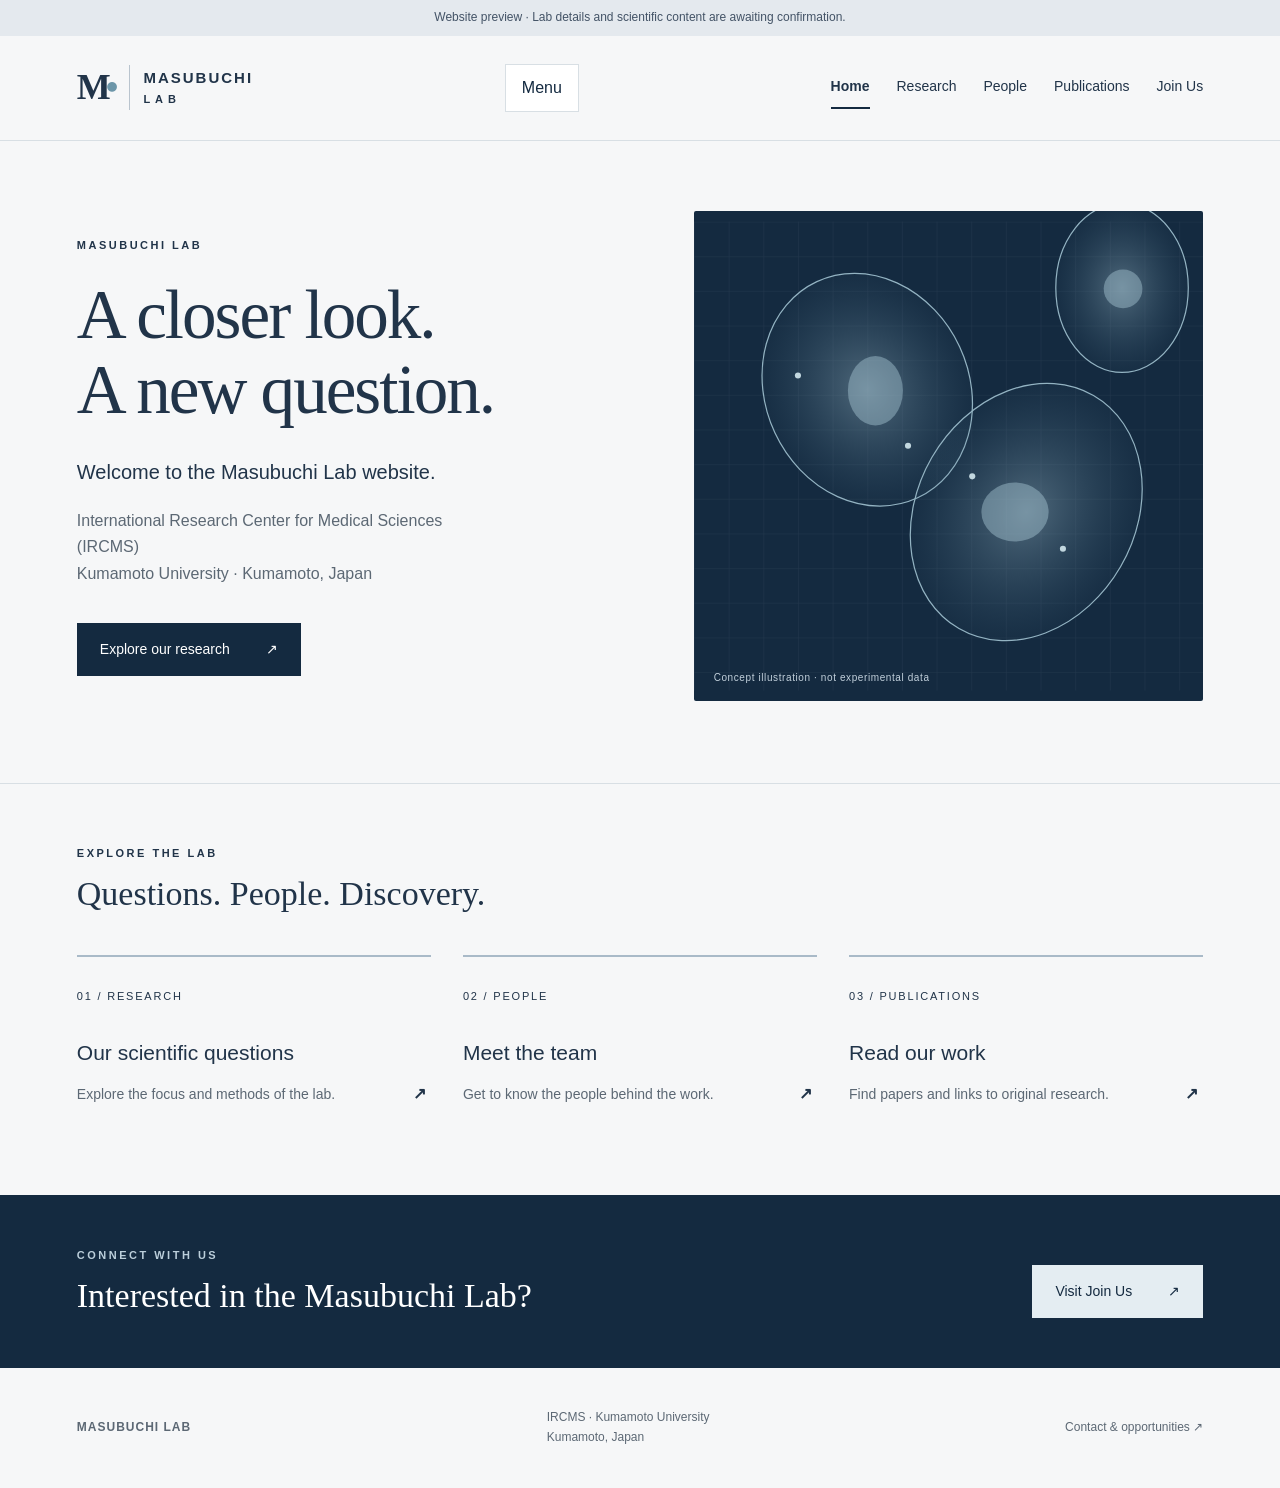
==== index.html @ a336850a "Add files via upload" ====
<!doctype html>
<html lang="en"><head><meta charset="utf-8"><meta name="viewport" content="width=device-width, initial-scale=1"><meta name="description" content="Masubuchi Lab — Home. Research, people, publications, and opportunities."><title>Masubuchi Lab</title><link rel="stylesheet" href="assets/style.css"><script src="assets/navigation.js" defer></script></head><body><a class="skip" href="#main">Skip to content</a><div class="draft">Website preview · Lab details and scientific content are awaiting confirmation.</div><header class="header"><a class="brand" href="index.html"><span class="brand-mark" aria-hidden="true">M<span>•</span></span><span>MASUBUCHI<span class="lab-word">LAB</span></span></a><button class="menu" aria-controls="navigation" aria-expanded="false" hidden>Menu</button><nav id="navigation" aria-label="Main navigation"><a href="index.html" aria-current="page">Home</a><a href="research.html">Research</a><a href="people.html">People</a><a href="publications.html">Publications</a><a href="join.html">Join Us</a></nav></header><main id="main"><section class="hero"><div><p class="eyebrow">MASUBUCHI LAB</p><h1>A closer look.<br>A new question.</h1><p class="lead">Welcome to the Masubuchi Lab website.</p><p class="muted">International Research Center for Medical Sciences (IRCMS)<br>Kumamoto University · Kumamoto, Japan</p><a class="button" href="research.html">Explore our research <span aria-hidden="true">↗</span></a></div><figure class="art"><svg viewBox="0 0 500 460" role="img" aria-labelledby="art-title"><title id="art-title">Abstract cellular illustration, not experimental data</title><defs><radialGradient id="cell"><stop stop-color="#a9c8d5" stop-opacity=".4"/><stop offset="1" stop-color="#51798f" stop-opacity=".06"/></radialGradient><pattern id="grid" width="34" height="34" patternUnits="userSpaceOnUse"><path d="M34 0H0V34" fill="none" stroke="#cad8e0" stroke-opacity=".08"/></pattern></defs><path fill="url(#grid)" d="M0 0h500v460H0z"/><g fill="url(#cell)" stroke="#93b3c2" stroke-width="1.2"><ellipse cx="170" cy="165" rx="100" ry="117" transform="rotate(-25 170 165)"/><ellipse cx="326" cy="285" rx="107" ry="132" transform="rotate(30 326 285)"/><ellipse cx="420" cy="65" rx="65" ry="83"/></g><g fill="#a7c5d2" fill-opacity=".45"><ellipse cx="178" cy="166" rx="27" ry="34"/><ellipse cx="315" cy="285" rx="33" ry="29"/><circle cx="421" cy="66" r="19"/></g><g fill="#c2d7df"><circle cx="102" cy="151" r="3"/><circle cx="210" cy="220" r="3"/><circle cx="273" cy="250" r="3"/><circle cx="362" cy="321" r="3"/></g></svg><figcaption>Concept illustration · not experimental data</figcaption></figure></section><section class="section"><div class="section-heading"><p class="eyebrow">EXPLORE THE LAB</p><h2>Questions. People. Discovery.</h2></div><div class="links-grid"><a href="research.html"><span>01 / RESEARCH</span><h3>Our scientific questions</h3><p>Explore the focus and methods of the lab.</p><b aria-hidden="true">↗</b></a><a href="people.html"><span>02 / PEOPLE</span><h3>Meet the team</h3><p>Get to know the people behind the work.</p><b aria-hidden="true">↗</b></a><a href="publications.html"><span>03 / PUBLICATIONS</span><h3>Read our work</h3><p>Find papers and links to original research.</p><b aria-hidden="true">↗</b></a></div></section><section class="join-banner"><div><p class="eyebrow">CONNECT WITH US</p><h2>Interested in the Masubuchi Lab?</h2></div><a class="button light" href="join.html">Visit Join Us <span aria-hidden="true">↗</span></a></section></main><footer><a class="footer-brand" href="index.html">MASUBUCHI LAB</a><p>IRCMS · Kumamoto University<br>Kumamoto, Japan</p><a href="join.html">Contact & opportunities ↗</a></footer></body></html>
---- assets/style.css ----
:root{--navy:#142a40;--ink:#213449;--muted:#5c6874;--paper:#f6f7f8;--line:#d8dfe4;--accent:#b9d0dc}*{box-sizing:border-box}body{margin:0;background:var(--paper);color:var(--ink);font-family:Arial,Helvetica,sans-serif;font-size:16px;line-height:1.65}a{color:inherit;text-decoration:none}a:hover{text-decoration:underline;text-underline-offset:5px}a:focus-visible,button:focus-visible{outline:3px solid #4584a4;outline-offset:5px}.draft{background:#e4e9ee;color:#435366;text-align:center;font-size:12px;padding:8px 20px}.header{max-width:1320px;margin:auto;padding:28px 6%;display:flex;align-items:center;justify-content:space-between;gap:30px;border-bottom:1px solid var(--line)}.brand{display:flex;gap:13px;align-items:center;font-size:15px;letter-spacing:2px;font-weight:bold;line-height:1.25}.brand-mark{font-family:Georgia,serif;font-size:36px;letter-spacing:-5px;border-right:1px solid #b9c4ce;padding-right:16px}.brand-mark span{color:#6c96a9}.lab-word{display:block;font-size:11px;letter-spacing:5px;margin-top:6px}nav{display:flex;gap:27px;font-size:14px}nav a{padding:8px 0}nav a[aria-current]{border-bottom:2px solid var(--navy);font-weight:bold}.menu{border:1px solid var(--line);padding:10px 16px;color:var(--navy);background:white;font:inherit}.hero{max-width:1320px;margin:auto;display:grid;grid-template-columns:1.1fr 1fr;gap:5%;align-items:center;padding:70px 6% 82px}.eyebrow{font-size:11px;letter-spacing:2.5px;font-weight:bold;margin:0 0 24px}h1,h2,h3,p{margin-top:0}h1{font-family:Georgia,'Times New Roman',serif;font-weight:normal;font-size:clamp(46px,5.4vw,76px);line-height:1.08;letter-spacing:-2px;margin-bottom:28px}.lead{font-size:20px;line-height:1.6;max-width:660px}.muted{color:var(--muted);max-width:400px}.button{display:inline-flex;align-items:center;justify-content:space-between;gap:36px;background:var(--navy);color:white;padding:15px 23px;font-size:14px;margin-top:20px}.art{background:var(--navy);margin:0;position:relative;overflow:hidden;aspect-ratio:1.04;border-radius:2px}.art svg{display:block;width:100%;height:100%}.art figcaption{position:absolute;bottom:15px;left:20px;color:#c2d0db;font-size:10px;letter-spacing:.6px}.section{padding:60px 6%;max-width:1320px;margin:auto;border-top:1px solid var(--line)}h2{font-family:Georgia,serif;font-weight:normal;font-size:34px;line-height:1.2}.section-heading .eyebrow{margin-bottom:12px}.links-grid{display:grid;grid-template-columns:repeat(3,1fr);gap:32px;margin-top:40px}.links-grid a{display:block;padding:25px 0 15px;border-top:2px solid #a9bac8;position:relative}.links-grid span{font-size:11px;letter-spacing:1.8px}.links-grid h3{font-size:21px;font-weight:normal;margin:28px 0 12px}.links-grid p{font-size:14px;color:var(--muted);max-width:85%}.links-grid b{position:absolute;right:5px;bottom:28px}.join-banner{background:var(--navy);color:white;padding:50px 6%;display:flex;justify-content:space-between;align-items:center;gap:28px}.join-banner h2{margin-bottom:0}.light{background:#e4edf2;color:var(--navy);flex-shrink:0}.join-banner .eyebrow{color:#bbceda;margin-bottom:12px}footer{max-width:1320px;margin:auto;padding:40px 6%;display:flex;justify-content:space-between;gap:24px;align-items:center;font-size:12px;color:var(--muted)}footer p{margin:0}.footer-brand{font-weight:bold;letter-spacing:1px}.intro{max-width:1320px;margin:auto;padding:74px 6% 52px}.intro h1{font-size:64px}.intro .lead{color:var(--muted)}.narrow{min-height:420px}.editor-note{border-left:3px solid #92a9b9;padding:12px 22px;background:#e9eef2;max-width:820px;color:#46596a}.entry{display:grid;grid-template-columns:1fr 1.4fr;gap:15px 45px;padding:35px 0;border-bottom:1px solid var(--line)}.entry h2{font-size:28px}.entry p{color:var(--muted);max-width:620px}.status{grid-column:2;font-size:11px;text-transform:uppercase;letter-spacing:1px;color:#596b7a}.empty{max-width:730px;padding:32px 0}.empty h2{margin-top:24px}.empty p{color:var(--muted)}.skip{position:absolute;left:12px;top:-100px;background:white;padding:12px;z-index:5}.skip:focus{top:12px}@media(max-width:760px){.header{flex-wrap:wrap;padding:20px 6%;gap:18px}nav{width:100%;flex-wrap:wrap;gap:12px 24px}.js .menu{display:block}.js nav:not(.open){display:none}.hero{grid-template-columns:1fr;padding:45px 6%;gap:36px}.hero h1{font-size:54px}.art{max-width:520px;width:100%;aspect-ratio:1.35}.links-grid{grid-template-columns:1fr;gap:12px}.section{padding:38px 6%}.links-grid h3{margin-top:18px}.join-banner,footer{align-items:flex-start;flex-direction:column}.intro{padding:46px 6% 32px}.intro h1{font-size:48px}.entry{grid-template-columns:1fr;gap:8px}.entry h2{margin-bottom:10px}.status{grid-column:1}.lead{font-size:18px}h2{font-size:30px}}@media(prefers-reduced-motion:reduce){*{scroll-behavior:auto}}
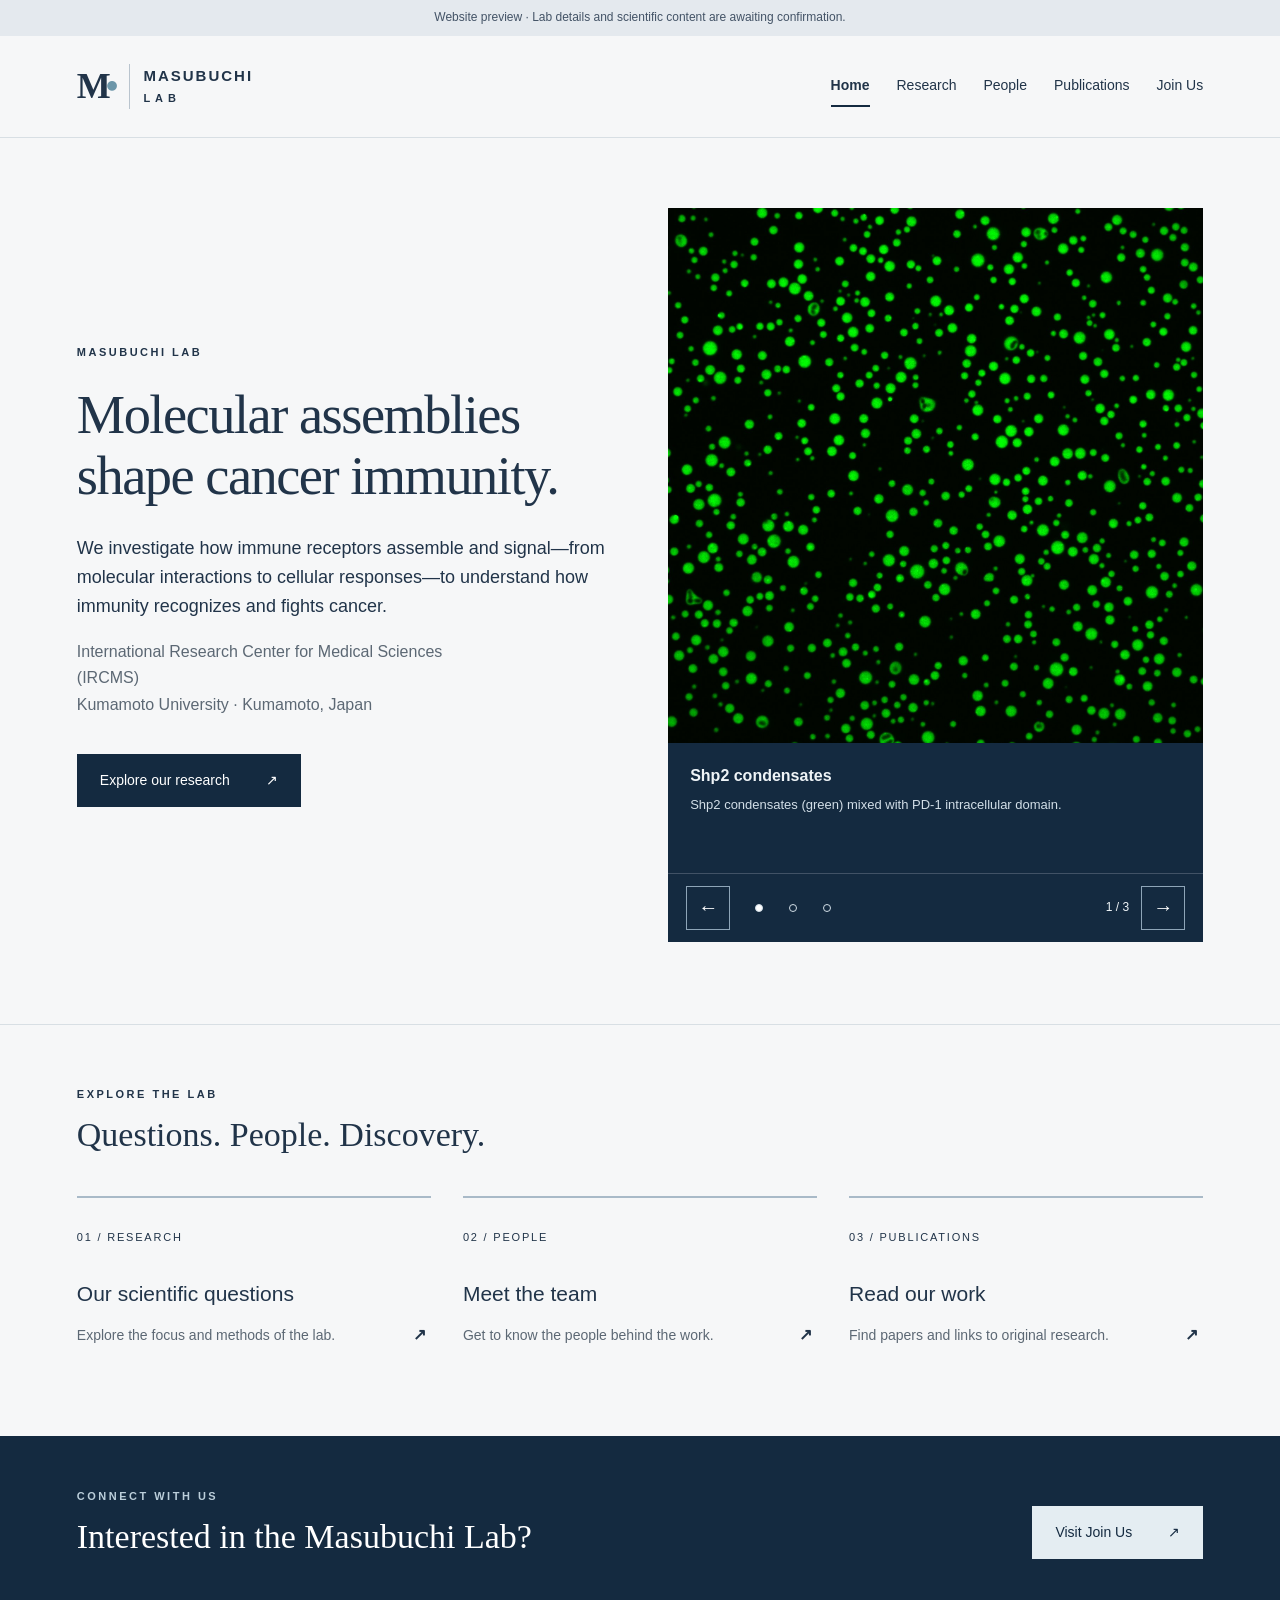
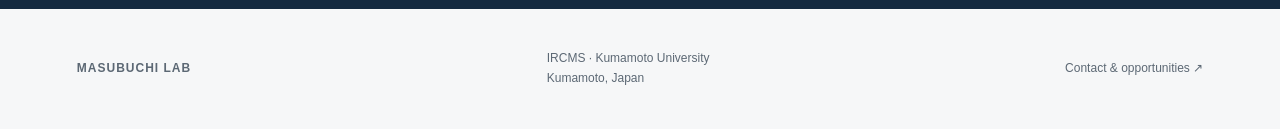
==== commit 1ba8f5d4: "Add files via upload" ====
--- a/index.html
+++ b/index.html
@@ -1,2 +1,4 @@
 <!doctype html>
-<html lang="en"><head><meta charset="utf-8"><meta name="viewport" content="width=device-width, initial-scale=1"><meta name="description" content="Masubuchi Lab — Home. Research, people, publications, and opportunities."><title>Masubuchi Lab</title><link rel="stylesheet" href="assets/style.css"><script src="assets/navigation.js" defer></script></head><body><a class="skip" href="#main">Skip to content</a><div class="draft">Website preview · Lab details and scientific content are awaiting confirmation.</div><header class="header"><a class="brand" href="index.html"><span class="brand-mark" aria-hidden="true">M<span>•</span></span><span>MASUBUCHI<span class="lab-word">LAB</span></span></a><button class="menu" aria-controls="navigation" aria-expanded="false" hidden>Menu</button><nav id="navigation" aria-label="Main navigation"><a href="index.html" aria-current="page">Home</a><a href="research.html">Research</a><a href="people.html">People</a><a href="publications.html">Publications</a><a href="join.html">Join Us</a></nav></header><main id="main"><section class="hero"><div><p class="eyebrow">MASUBUCHI LAB</p><h1>A closer look.<br>A new question.</h1><p class="lead">Welcome to the Masubuchi Lab website.</p><p class="muted">International Research Center for Medical Sciences (IRCMS)<br>Kumamoto University · Kumamoto, Japan</p><a class="button" href="research.html">Explore our research <span aria-hidden="true">↗</span></a></div><figure class="art"><svg viewBox="0 0 500 460" role="img" aria-labelledby="art-title"><title id="art-title">Abstract cellular illustration, not experimental data</title><defs><radialGradient id="cell"><stop stop-color="#a9c8d5" stop-opacity=".4"/><stop offset="1" stop-color="#51798f" stop-opacity=".06"/></radialGradient><pattern id="grid" width="34" height="34" patternUnits="userSpaceOnUse"><path d="M34 0H0V34" fill="none" stroke="#cad8e0" stroke-opacity=".08"/></pattern></defs><path fill="url(#grid)" d="M0 0h500v460H0z"/><g fill="url(#cell)" stroke="#93b3c2" stroke-width="1.2"><ellipse cx="170" cy="165" rx="100" ry="117" transform="rotate(-25 170 165)"/><ellipse cx="326" cy="285" rx="107" ry="132" transform="rotate(30 326 285)"/><ellipse cx="420" cy="65" rx="65" ry="83"/></g><g fill="#a7c5d2" fill-opacity=".45"><ellipse cx="178" cy="166" rx="27" ry="34"/><ellipse cx="315" cy="285" rx="33" ry="29"/><circle cx="421" cy="66" r="19"/></g><g fill="#c2d7df"><circle cx="102" cy="151" r="3"/><circle cx="210" cy="220" r="3"/><circle cx="273" cy="250" r="3"/><circle cx="362" cy="321" r="3"/></g></svg><figcaption>Concept illustration · not experimental data</figcaption></figure></section><section class="section"><div class="section-heading"><p class="eyebrow">EXPLORE THE LAB</p><h2>Questions. People. Discovery.</h2></div><div class="links-grid"><a href="research.html"><span>01 / RESEARCH</span><h3>Our scientific questions</h3><p>Explore the focus and methods of the lab.</p><b aria-hidden="true">↗</b></a><a href="people.html"><span>02 / PEOPLE</span><h3>Meet the team</h3><p>Get to know the people behind the work.</p><b aria-hidden="true">↗</b></a><a href="publications.html"><span>03 / PUBLICATIONS</span><h3>Read our work</h3><p>Find papers and links to original research.</p><b aria-hidden="true">↗</b></a></div></section><section class="join-banner"><div><p class="eyebrow">CONNECT WITH US</p><h2>Interested in the Masubuchi Lab?</h2></div><a class="button light" href="join.html">Visit Join Us <span aria-hidden="true">↗</span></a></section></main><footer><a class="footer-brand" href="index.html">MASUBUCHI LAB</a><p>IRCMS · Kumamoto University<br>Kumamoto, Japan</p><a href="join.html">Contact & opportunities ↗</a></footer></body></html>
+<html lang="en"><head><meta charset="utf-8"><meta name="viewport" content="width=device-width, initial-scale=1"><meta name="description" content="Masubuchi Lab — Home. Research, people, publications, and opportunities."><title>Masubuchi Lab</title><link rel="stylesheet" href="assets/style.css"><script src="assets/navigation.js" defer></script><style>.hero{grid-template-columns:minmax(0,1fr) minmax(0,1fr);gap:5%;align-items:center}.hero h1{font-size:clamp(38px,4.25vw,58px);line-height:1.12;letter-spacing:-1.5px}.hero .lead{font-size:18px}.science-gallery{min-width:0;background:var(--navy);color:#eff4f7}.science-slide{margin:0}.science-slide[hidden]{display:none}.science-image{display:flex;align-items:center;justify-content:center;aspect-ratio:1;background:#020706;touch-action:pan-y}.science-image img{display:block;width:100%;height:100%;object-fit:contain}.science-slide figcaption{padding:20px 22px;min-height:130px}.science-slide figcaption strong{display:block;font-size:16px;margin-bottom:6px}.science-slide figcaption span{display:block;font-size:13px;line-height:1.6;color:#d2dee7}.gallery-controls:not([hidden]){display:flex;align-items:center;gap:12px;border-top:1px solid #415266;padding:12px 18px}.gallery-controls button{border:1px solid #8ea5b8;background:transparent;color:white;min-width:44px;min-height:44px;cursor:pointer;font-size:20px}.gallery-controls button:focus-visible{outline:3px solid white;outline-offset:3px}.gallery-dots{display:flex;margin-right:auto;gap:0}.gallery-dots .gallery-dot{border:0;display:grid;place-items:center;min-width:34px}.gallery-dot span{width:8px;height:8px;border-radius:50%;border:1px solid #d2dee7}.gallery-dot[aria-pressed="true"] span{background:white}.gallery-status{font-size:12px;margin:0;white-space:nowrap}@media(max-width:760px){.hero{grid-template-columns:1fr}.hero h1{font-size:42px}.science-gallery{width:100%}.science-slide figcaption{min-height:150px}.gallery-controls:not([hidden]){gap:8px;padding:10px 12px}}</style></head><body><a class="skip" href="#main">Skip to content</a><div class="draft">Website preview · Lab details and scientific content are awaiting confirmation.</div><header class="header"><a class="brand" href="index.html"><span class="brand-mark" aria-hidden="true">M<span>•</span></span><span>MASUBUCHI<span class="lab-word">LAB</span></span></a><button class="menu" aria-controls="navigation" aria-expanded="false" hidden>Menu</button><nav id="navigation" aria-label="Main navigation"><a href="index.html" aria-current="page">Home</a><a href="research.html">Research</a><a href="people.html">People</a><a href="publications.html">Publications</a><a href="join.html">Join Us</a></nav></header><main id="main"><section class="hero"><div><p class="eyebrow">MASUBUCHI LAB</p><h1>Molecular assemblies<br>shape cancer immunity.</h1><p class="lead">We investigate how immune receptors assemble and signal—from molecular interactions to cellular responses—to understand how immunity recognizes and fights cancer.</p><p class="muted">International Research Center for Medical Sciences (IRCMS)<br>Kumamoto University · Kumamoto, Japan</p><a class="button" href="research.html">Explore our research <span aria-hidden="true">↗</span></a></div><section class="science-gallery" aria-label="Research images" aria-roledescription="carousel"><div class="gallery-slides"><figure class="science-slide" role="group" aria-roledescription="slide" aria-label="1 of 3: Shp2 condensates"><a class="science-image" href="assets/images/PD1-Shp2_LLPS_g.jpg" aria-label="View full-size image: Shp2 condensates"><img src="assets/images/PD1-Shp2_LLPS_g.jpg" alt="Shp2 condensates (green) mixed with PD-1 intracellular domain." fetchpriority="high"></a><figcaption><strong>Shp2 condensates</strong><span>Shp2 condensates (green) mixed with PD-1 intracellular domain.</span></figcaption></figure><figure class="science-slide" role="group" aria-roledescription="slide" aria-label="2 of 3: Immune synapse"><a class="science-image" href="assets/images/PD1MC.jpg" aria-label="View full-size image: Immune synapse"><img src="assets/images/PD1MC.jpg" alt="Confocal image showing an immune synapse of a Jurkat T cell expressing PD-1 (green) and Shp2 (magenta)." ></a><figcaption><strong>Immune synapse</strong><span>Confocal image showing an immune synapse of a Jurkat T cell expressing PD-1 (green) and Shp2 (magenta).</span></figcaption></figure><figure class="science-slide" role="group" aria-roledescription="slide" aria-label="3 of 3: T cell–splenocyte coculture"><a class="science-image" href="assets/images/T-Splenocyte_coculture.jpg" aria-label="View full-size image: T cell–splenocyte coculture"><img src="assets/images/T-Splenocyte_coculture.jpg" alt="T cells (green) cocultured with peptide-pulsed splenocytes (blue)." ></a><figcaption><strong>T cell–splenocyte coculture</strong><span>T cells (green) cocultured with peptide-pulsed splenocytes (blue).</span></figcaption></figure></div><div class="gallery-controls" hidden><button type="button" class="gallery-prev" aria-label="Previous image">←</button><div class="gallery-dots"><button type="button" class="gallery-dot" aria-label="Show image 1: Shp2 condensates" aria-pressed="true"><span></span></button><button type="button" class="gallery-dot" aria-label="Show image 2: Immune synapse" aria-pressed="false"><span></span></button><button type="button" class="gallery-dot" aria-label="Show image 3: T cell–splenocyte coculture" aria-pressed="false"><span></span></button></div><p class="gallery-status" aria-live="polite" aria-atomic="true">1 / 3</p><button type="button" class="gallery-next" aria-label="Next image">→</button></div></section></section><section class="section"><div class="section-heading"><p class="eyebrow">EXPLORE THE LAB</p><h2>Questions. People. Discovery.</h2></div><div class="links-grid"><a href="research.html"><span>01 / RESEARCH</span><h3>Our scientific questions</h3><p>Explore the focus and methods of the lab.</p><b aria-hidden="true">↗</b></a><a href="people.html"><span>02 / PEOPLE</span><h3>Meet the team</h3><p>Get to know the people behind the work.</p><b aria-hidden="true">↗</b></a><a href="publications.html"><span>03 / PUBLICATIONS</span><h3>Read our work</h3><p>Find papers and links to original research.</p><b aria-hidden="true">↗</b></a></div></section><section class="join-banner"><div><p class="eyebrow">CONNECT WITH US</p><h2>Interested in the Masubuchi Lab?</h2></div><a class="button light" href="join.html">Visit Join Us <span aria-hidden="true">↗</span></a></section></main><footer><a class="footer-brand" href="index.html">MASUBUCHI LAB</a><p>IRCMS · Kumamoto University<br>Kumamoto, Japan</p><a href="join.html">Contact & opportunities ↗</a></footer><script>
+(()=>{const gallery=document.querySelector('.science-gallery');const slides=[...gallery.querySelectorAll('.science-slide')];const dots=[...gallery.querySelectorAll('.gallery-dot')];let current=0;function show(index){current=(index+slides.length)%slides.length;slides.forEach((slide,i)=>slide.hidden=i!==current);dots.forEach((dot,i)=>dot.setAttribute('aria-pressed',String(i===current)));gallery.querySelector('.gallery-status').textContent=(current+1)+' / '+slides.length;}gallery.querySelector('.gallery-controls').hidden=false;show(0);gallery.querySelector('.gallery-prev').addEventListener('click',()=>show(current-1));gallery.querySelector('.gallery-next').addEventListener('click',()=>show(current+1));dots.forEach((dot,i)=>dot.addEventListener('click',()=>show(i)));gallery.addEventListener('keydown',event=>{if(event.key==='ArrowRight'||event.key==='ArrowLeft'){event.preventDefault();show(current+(event.key==='ArrowRight'?1:-1));}});let start=null,swiped=false;gallery.querySelectorAll('.science-image').forEach(area=>{area.addEventListener('touchstart',event=>{if(event.touches.length===1){start={x:event.touches[0].clientX,y:event.touches[0].clientY};swiped=false;}},{passive:true});area.addEventListener('touchend',event=>{if(!start)return;const dx=event.changedTouches[0].clientX-start.x,dy=event.changedTouches[0].clientY-start.y;if(Math.abs(dx)>50&&Math.abs(dx)>Math.abs(dy)*1.5){swiped=true;show(current+(dx<0?1:-1));}start=null;},{passive:true});area.addEventListener('touchcancel',()=>start=null,{passive:true});area.addEventListener('click',event=>{if(swiped){event.preventDefault();swiped=false;}});});})();
+</script></body></html>
--- a/assets/style.css
+++ b/assets/style.css
@@ -1 +1 @@
-:root{--navy:#142a40;--ink:#213449;--muted:#5c6874;--paper:#f6f7f8;--line:#d8dfe4;--accent:#b9d0dc}*{box-sizing:border-box}body{margin:0;background:var(--paper);color:var(--ink);font-family:Arial,Helvetica,sans-serif;font-size:16px;line-height:1.65}a{color:inherit;text-decoration:none}a:hover{text-decoration:underline;text-underline-offset:5px}a:focus-visible,button:focus-visible{outline:3px solid #4584a4;outline-offset:5px}.draft{background:#e4e9ee;color:#435366;text-align:center;font-size:12px;padding:8px 20px}.header{max-width:1320px;margin:auto;padding:28px 6%;display:flex;align-items:center;justify-content:space-between;gap:30px;border-bottom:1px solid var(--line)}.brand{display:flex;gap:13px;align-items:center;font-size:15px;letter-spacing:2px;font-weight:bold;line-height:1.25}.brand-mark{font-family:Georgia,serif;font-size:36px;letter-spacing:-5px;border-right:1px solid #b9c4ce;padding-right:16px}.brand-mark span{color:#6c96a9}.lab-word{display:block;font-size:11px;letter-spacing:5px;margin-top:6px}nav{display:flex;gap:27px;font-size:14px}nav a{padding:8px 0}nav a[aria-current]{border-bottom:2px solid var(--navy);font-weight:bold}.menu{border:1px solid var(--line);padding:10px 16px;color:var(--navy);background:white;font:inherit}.hero{max-width:1320px;margin:auto;display:grid;grid-template-columns:1.1fr 1fr;gap:5%;align-items:center;padding:70px 6% 82px}.eyebrow{font-size:11px;letter-spacing:2.5px;font-weight:bold;margin:0 0 24px}h1,h2,h3,p{margin-top:0}h1{font-family:Georgia,'Times New Roman',serif;font-weight:normal;font-size:clamp(46px,5.4vw,76px);line-height:1.08;letter-spacing:-2px;margin-bottom:28px}.lead{font-size:20px;line-height:1.6;max-width:660px}.muted{color:var(--muted);max-width:400px}.button{display:inline-flex;align-items:center;justify-content:space-between;gap:36px;background:var(--navy);color:white;padding:15px 23px;font-size:14px;margin-top:20px}.art{background:var(--navy);margin:0;position:relative;overflow:hidden;aspect-ratio:1.04;border-radius:2px}.art svg{display:block;width:100%;height:100%}.art figcaption{position:absolute;bottom:15px;left:20px;color:#c2d0db;font-size:10px;letter-spacing:.6px}.section{padding:60px 6%;max-width:1320px;margin:auto;border-top:1px solid var(--line)}h2{font-family:Georgia,serif;font-weight:normal;font-size:34px;line-height:1.2}.section-heading .eyebrow{margin-bottom:12px}.links-grid{display:grid;grid-template-columns:repeat(3,1fr);gap:32px;margin-top:40px}.links-grid a{display:block;padding:25px 0 15px;border-top:2px solid #a9bac8;position:relative}.links-grid span{font-size:11px;letter-spacing:1.8px}.links-grid h3{font-size:21px;font-weight:normal;margin:28px 0 12px}.links-grid p{font-size:14px;color:var(--muted);max-width:85%}.links-grid b{position:absolute;right:5px;bottom:28px}.join-banner{background:var(--navy);color:white;padding:50px 6%;display:flex;justify-content:space-between;align-items:center;gap:28px}.join-banner h2{margin-bottom:0}.light{background:#e4edf2;color:var(--navy);flex-shrink:0}.join-banner .eyebrow{color:#bbceda;margin-bottom:12px}footer{max-width:1320px;margin:auto;padding:40px 6%;display:flex;justify-content:space-between;gap:24px;align-items:center;font-size:12px;color:var(--muted)}footer p{margin:0}.footer-brand{font-weight:bold;letter-spacing:1px}.intro{max-width:1320px;margin:auto;padding:74px 6% 52px}.intro h1{font-size:64px}.intro .lead{color:var(--muted)}.narrow{min-height:420px}.editor-note{border-left:3px solid #92a9b9;padding:12px 22px;background:#e9eef2;max-width:820px;color:#46596a}.entry{display:grid;grid-template-columns:1fr 1.4fr;gap:15px 45px;padding:35px 0;border-bottom:1px solid var(--line)}.entry h2{font-size:28px}.entry p{color:var(--muted);max-width:620px}.status{grid-column:2;font-size:11px;text-transform:uppercase;letter-spacing:1px;color:#596b7a}.empty{max-width:730px;padding:32px 0}.empty h2{margin-top:24px}.empty p{color:var(--muted)}.skip{position:absolute;left:12px;top:-100px;background:white;padding:12px;z-index:5}.skip:focus{top:12px}@media(max-width:760px){.header{flex-wrap:wrap;padding:20px 6%;gap:18px}nav{width:100%;flex-wrap:wrap;gap:12px 24px}.js .menu{display:block}.js nav:not(.open){display:none}.hero{grid-template-columns:1fr;padding:45px 6%;gap:36px}.hero h1{font-size:54px}.art{max-width:520px;width:100%;aspect-ratio:1.35}.links-grid{grid-template-columns:1fr;gap:12px}.section{padding:38px 6%}.links-grid h3{margin-top:18px}.join-banner,footer{align-items:flex-start;flex-direction:column}.intro{padding:46px 6% 32px}.intro h1{font-size:48px}.entry{grid-template-columns:1fr;gap:8px}.entry h2{margin-bottom:10px}.status{grid-column:1}.lead{font-size:18px}h2{font-size:30px}}@media(prefers-reduced-motion:reduce){*{scroll-behavior:auto}}+:root{--navy:#142a40;--ink:#213449;--muted:#5c6874;--paper:#f6f7f8;--line:#d8dfe4;--accent:#b9d0dc}*{box-sizing:border-box}body{margin:0;background:var(--paper);color:var(--ink);font-family:Arial,Helvetica,sans-serif;font-size:16px;line-height:1.65}a{color:inherit;text-decoration:none}a:hover{text-decoration:underline;text-underline-offset:5px}a:focus-visible,button:focus-visible{outline:3px solid #4584a4;outline-offset:5px}.draft{background:#e4e9ee;color:#435366;text-align:center;font-size:12px;padding:8px 20px}.header{max-width:1320px;margin:auto;padding:28px 6%;display:flex;align-items:center;justify-content:space-between;gap:30px;border-bottom:1px solid var(--line)}.brand{display:flex;gap:13px;align-items:center;font-size:15px;letter-spacing:2px;font-weight:bold;line-height:1.25}.brand-mark{font-family:Georgia,serif;font-size:36px;letter-spacing:-5px;border-right:1px solid #b9c4ce;padding-right:16px}.brand-mark span{color:#6c96a9}.lab-word{display:block;font-size:11px;letter-spacing:5px;margin-top:6px}nav{display:flex;gap:27px;font-size:14px}nav a{padding:8px 0}nav a[aria-current]{border-bottom:2px solid var(--navy);font-weight:bold}.menu{display:none;border:1px solid var(--line);padding:10px 16px;color:var(--navy);background:white;font:inherit}.hero{max-width:1320px;margin:auto;display:grid;grid-template-columns:1.1fr 1fr;gap:5%;align-items:center;padding:70px 6% 82px}.eyebrow{font-size:11px;letter-spacing:2.5px;font-weight:bold;margin:0 0 24px}h1,h2,h3,p{margin-top:0}h1{font-family:Georgia,'Times New Roman',serif;font-weight:normal;font-size:clamp(46px,5.4vw,76px);line-height:1.08;letter-spacing:-2px;margin-bottom:28px}.lead{font-size:20px;line-height:1.6;max-width:660px}.muted{color:var(--muted);max-width:400px}.button{display:inline-flex;align-items:center;justify-content:space-between;gap:36px;background:var(--navy);color:white;padding:15px 23px;font-size:14px;margin-top:20px}.art{background:var(--navy);margin:0;position:relative;overflow:hidden;aspect-ratio:1.04;border-radius:2px}.art svg{display:block;width:100%;height:100%}.art figcaption{position:absolute;bottom:15px;left:20px;color:#c2d0db;font-size:10px;letter-spacing:.6px}.section{padding:60px 6%;max-width:1320px;margin:auto;border-top:1px solid var(--line)}h2{font-family:Georgia,serif;font-weight:normal;font-size:34px;line-height:1.2}.section-heading .eyebrow{margin-bottom:12px}.links-grid{display:grid;grid-template-columns:repeat(3,1fr);gap:32px;margin-top:40px}.links-grid a{display:block;padding:25px 0 15px;border-top:2px solid #a9bac8;position:relative}.links-grid span{font-size:11px;letter-spacing:1.8px}.links-grid h3{font-size:21px;font-weight:normal;margin:28px 0 12px}.links-grid p{font-size:14px;color:var(--muted);max-width:85%}.links-grid b{position:absolute;right:5px;bottom:28px}.join-banner{background:var(--navy);color:white;padding:50px 6%;display:flex;justify-content:space-between;align-items:center;gap:28px}.join-banner h2{margin-bottom:0}.light{background:#e4edf2;color:var(--navy);flex-shrink:0}.join-banner .eyebrow{color:#bbceda;margin-bottom:12px}footer{max-width:1320px;margin:auto;padding:40px 6%;display:flex;justify-content:space-between;gap:24px;align-items:center;font-size:12px;color:var(--muted)}footer p{margin:0}.footer-brand{font-weight:bold;letter-spacing:1px}.intro{max-width:1320px;margin:auto;padding:74px 6% 52px}.intro h1{font-size:64px}.intro .lead{color:var(--muted)}.narrow{min-height:420px}.editor-note{border-left:3px solid #92a9b9;padding:12px 22px;background:#e9eef2;max-width:820px;color:#46596a}.entry{display:grid;grid-template-columns:1fr 1.4fr;gap:15px 45px;padding:35px 0;border-bottom:1px solid var(--line)}.entry h2{font-size:28px}.entry p{color:var(--muted);max-width:620px}.status{grid-column:2;font-size:11px;text-transform:uppercase;letter-spacing:1px;color:#596b7a}.empty{max-width:730px;padding:32px 0}.empty h2{margin-top:24px}.empty p{color:var(--muted)}.skip{position:absolute;left:12px;top:-100px;background:white;padding:12px;z-index:5}.skip:focus{top:12px}@media(max-width:760px){.header{flex-wrap:wrap;padding:20px 6%;gap:18px}nav{width:100%;flex-wrap:wrap;gap:12px 24px}.js .menu{display:block}.js nav:not(.open){display:none}.hero{grid-template-columns:1fr;padding:45px 6%;gap:36px}.hero h1{font-size:54px}.art{max-width:520px;width:100%;aspect-ratio:1.35}.links-grid{grid-template-columns:1fr;gap:12px}.section{padding:38px 6%}.links-grid h3{margin-top:18px}.join-banner,footer{align-items:flex-start;flex-direction:column}.intro{padding:46px 6% 32px}.intro h1{font-size:48px}.entry{grid-template-columns:1fr;gap:8px}.entry h2{margin-bottom:10px}.status{grid-column:1}.lead{font-size:18px}h2{font-size:30px}}@media(prefers-reduced-motion:reduce){*{scroll-behavior:auto}}
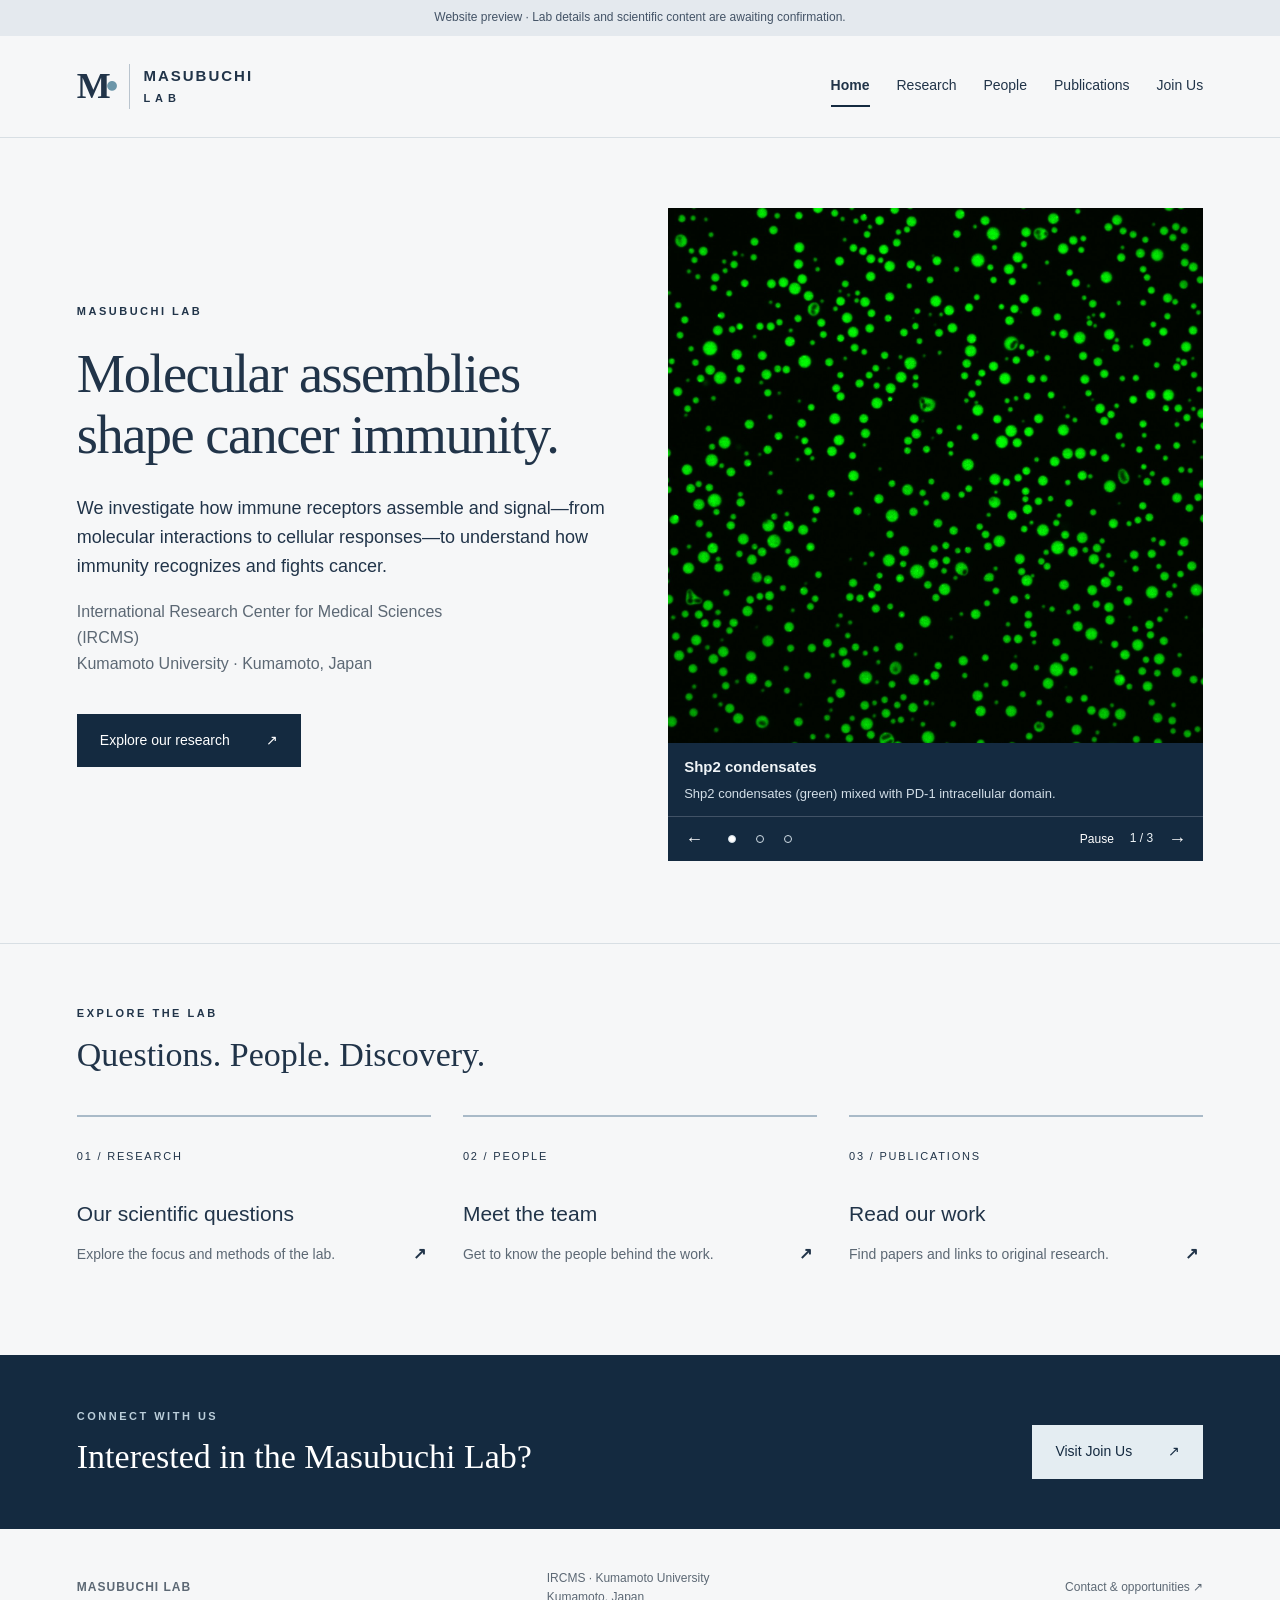
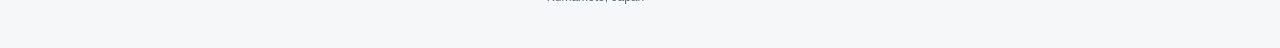
==== commit aaacae6c: "Add files via upload" ====
--- a/index.html
+++ b/index.html
@@ -1,4 +1,31 @@
 <!doctype html>
-<html lang="en"><head><meta charset="utf-8"><meta name="viewport" content="width=device-width, initial-scale=1"><meta name="description" content="Masubuchi Lab — Home. Research, people, publications, and opportunities."><title>Masubuchi Lab</title><link rel="stylesheet" href="assets/style.css"><script src="assets/navigation.js" defer></script><style>.hero{grid-template-columns:minmax(0,1fr) minmax(0,1fr);gap:5%;align-items:center}.hero h1{font-size:clamp(38px,4.25vw,58px);line-height:1.12;letter-spacing:-1.5px}.hero .lead{font-size:18px}.science-gallery{min-width:0;background:var(--navy);color:#eff4f7}.science-slide{margin:0}.science-slide[hidden]{display:none}.science-image{display:flex;align-items:center;justify-content:center;aspect-ratio:1;background:#020706;touch-action:pan-y}.science-image img{display:block;width:100%;height:100%;object-fit:contain}.science-slide figcaption{padding:20px 22px;min-height:130px}.science-slide figcaption strong{display:block;font-size:16px;margin-bottom:6px}.science-slide figcaption span{display:block;font-size:13px;line-height:1.6;color:#d2dee7}.gallery-controls:not([hidden]){display:flex;align-items:center;gap:12px;border-top:1px solid #415266;padding:12px 18px}.gallery-controls button{border:1px solid #8ea5b8;background:transparent;color:white;min-width:44px;min-height:44px;cursor:pointer;font-size:20px}.gallery-controls button:focus-visible{outline:3px solid white;outline-offset:3px}.gallery-dots{display:flex;margin-right:auto;gap:0}.gallery-dots .gallery-dot{border:0;display:grid;place-items:center;min-width:34px}.gallery-dot span{width:8px;height:8px;border-radius:50%;border:1px solid #d2dee7}.gallery-dot[aria-pressed="true"] span{background:white}.gallery-status{font-size:12px;margin:0;white-space:nowrap}@media(max-width:760px){.hero{grid-template-columns:1fr}.hero h1{font-size:42px}.science-gallery{width:100%}.science-slide figcaption{min-height:150px}.gallery-controls:not([hidden]){gap:8px;padding:10px 12px}}</style></head><body><a class="skip" href="#main">Skip to content</a><div class="draft">Website preview · Lab details and scientific content are awaiting confirmation.</div><header class="header"><a class="brand" href="index.html"><span class="brand-mark" aria-hidden="true">M<span>•</span></span><span>MASUBUCHI<span class="lab-word">LAB</span></span></a><button class="menu" aria-controls="navigation" aria-expanded="false" hidden>Menu</button><nav id="navigation" aria-label="Main navigation"><a href="index.html" aria-current="page">Home</a><a href="research.html">Research</a><a href="people.html">People</a><a href="publications.html">Publications</a><a href="join.html">Join Us</a></nav></header><main id="main"><section class="hero"><div><p class="eyebrow">MASUBUCHI LAB</p><h1>Molecular assemblies<br>shape cancer immunity.</h1><p class="lead">We investigate how immune receptors assemble and signal—from molecular interactions to cellular responses—to understand how immunity recognizes and fights cancer.</p><p class="muted">International Research Center for Medical Sciences (IRCMS)<br>Kumamoto University · Kumamoto, Japan</p><a class="button" href="research.html">Explore our research <span aria-hidden="true">↗</span></a></div><section class="science-gallery" aria-label="Research images" aria-roledescription="carousel"><div class="gallery-slides"><figure class="science-slide" role="group" aria-roledescription="slide" aria-label="1 of 3: Shp2 condensates"><a class="science-image" href="assets/images/PD1-Shp2_LLPS_g.jpg" aria-label="View full-size image: Shp2 condensates"><img src="assets/images/PD1-Shp2_LLPS_g.jpg" alt="Shp2 condensates (green) mixed with PD-1 intracellular domain." fetchpriority="high"></a><figcaption><strong>Shp2 condensates</strong><span>Shp2 condensates (green) mixed with PD-1 intracellular domain.</span></figcaption></figure><figure class="science-slide" role="group" aria-roledescription="slide" aria-label="2 of 3: Immune synapse"><a class="science-image" href="assets/images/PD1MC.jpg" aria-label="View full-size image: Immune synapse"><img src="assets/images/PD1MC.jpg" alt="Confocal image showing an immune synapse of a Jurkat T cell expressing PD-1 (green) and Shp2 (magenta)." ></a><figcaption><strong>Immune synapse</strong><span>Confocal image showing an immune synapse of a Jurkat T cell expressing PD-1 (green) and Shp2 (magenta).</span></figcaption></figure><figure class="science-slide" role="group" aria-roledescription="slide" aria-label="3 of 3: T cell–splenocyte coculture"><a class="science-image" href="assets/images/T-Splenocyte_coculture.jpg" aria-label="View full-size image: T cell–splenocyte coculture"><img src="assets/images/T-Splenocyte_coculture.jpg" alt="T cells (green) cocultured with peptide-pulsed splenocytes (blue)." ></a><figcaption><strong>T cell–splenocyte coculture</strong><span>T cells (green) cocultured with peptide-pulsed splenocytes (blue).</span></figcaption></figure></div><div class="gallery-controls" hidden><button type="button" class="gallery-prev" aria-label="Previous image">←</button><div class="gallery-dots"><button type="button" class="gallery-dot" aria-label="Show image 1: Shp2 condensates" aria-pressed="true"><span></span></button><button type="button" class="gallery-dot" aria-label="Show image 2: Immune synapse" aria-pressed="false"><span></span></button><button type="button" class="gallery-dot" aria-label="Show image 3: T cell–splenocyte coculture" aria-pressed="false"><span></span></button></div><p class="gallery-status" aria-live="polite" aria-atomic="true">1 / 3</p><button type="button" class="gallery-next" aria-label="Next image">→</button></div></section></section><section class="section"><div class="section-heading"><p class="eyebrow">EXPLORE THE LAB</p><h2>Questions. People. Discovery.</h2></div><div class="links-grid"><a href="research.html"><span>01 / RESEARCH</span><h3>Our scientific questions</h3><p>Explore the focus and methods of the lab.</p><b aria-hidden="true">↗</b></a><a href="people.html"><span>02 / PEOPLE</span><h3>Meet the team</h3><p>Get to know the people behind the work.</p><b aria-hidden="true">↗</b></a><a href="publications.html"><span>03 / PUBLICATIONS</span><h3>Read our work</h3><p>Find papers and links to original research.</p><b aria-hidden="true">↗</b></a></div></section><section class="join-banner"><div><p class="eyebrow">CONNECT WITH US</p><h2>Interested in the Masubuchi Lab?</h2></div><a class="button light" href="join.html">Visit Join Us <span aria-hidden="true">↗</span></a></section></main><footer><a class="footer-brand" href="index.html">MASUBUCHI LAB</a><p>IRCMS · Kumamoto University<br>Kumamoto, Japan</p><a href="join.html">Contact & opportunities ↗</a></footer><script>
-(()=>{const gallery=document.querySelector('.science-gallery');const slides=[...gallery.querySelectorAll('.science-slide')];const dots=[...gallery.querySelectorAll('.gallery-dot')];let current=0;function show(index){current=(index+slides.length)%slides.length;slides.forEach((slide,i)=>slide.hidden=i!==current);dots.forEach((dot,i)=>dot.setAttribute('aria-pressed',String(i===current)));gallery.querySelector('.gallery-status').textContent=(current+1)+' / '+slides.length;}gallery.querySelector('.gallery-controls').hidden=false;show(0);gallery.querySelector('.gallery-prev').addEventListener('click',()=>show(current-1));gallery.querySelector('.gallery-next').addEventListener('click',()=>show(current+1));dots.forEach((dot,i)=>dot.addEventListener('click',()=>show(i)));gallery.addEventListener('keydown',event=>{if(event.key==='ArrowRight'||event.key==='ArrowLeft'){event.preventDefault();show(current+(event.key==='ArrowRight'?1:-1));}});let start=null,swiped=false;gallery.querySelectorAll('.science-image').forEach(area=>{area.addEventListener('touchstart',event=>{if(event.touches.length===1){start={x:event.touches[0].clientX,y:event.touches[0].clientY};swiped=false;}},{passive:true});area.addEventListener('touchend',event=>{if(!start)return;const dx=event.changedTouches[0].clientX-start.x,dy=event.changedTouches[0].clientY-start.y;if(Math.abs(dx)>50&&Math.abs(dx)>Math.abs(dy)*1.5){swiped=true;show(current+(dx<0?1:-1));}start=null;},{passive:true});area.addEventListener('touchcancel',()=>start=null,{passive:true});area.addEventListener('click',event=>{if(swiped){event.preventDefault();swiped=false;}});});})();
+<html lang="en"><head><meta charset="utf-8"><meta name="viewport" content="width=device-width, initial-scale=1"><meta name="description" content="Masubuchi Lab — Home. Research, people, publications, and opportunities."><title>Masubuchi Lab</title><link rel="stylesheet" href="assets/style.css"><script src="assets/navigation.js" defer></script><style>.hero{grid-template-columns:minmax(0,1fr) minmax(0,1fr);gap:5%;align-items:center}.hero h1{font-size:clamp(38px,4.25vw,58px);line-height:1.12;letter-spacing:-1.5px}.hero .lead{font-size:18px}.science-gallery{min-width:0;background:var(--navy);color:#eff4f7}.science-slide{margin:0}.science-slide[hidden]{display:none}.science-image{display:flex;align-items:center;justify-content:center;aspect-ratio:1;background:#020706;touch-action:pan-y}.science-image img{display:block;width:100%;height:100%;object-fit:contain}.science-slide figcaption{padding:12px 16px}.science-slide figcaption strong{display:block;font-size:15px;margin-bottom:4px}.science-slide figcaption span{display:block;font-size:13px;line-height:1.6;color:#d2dee7}.gallery-controls:not([hidden]){display:flex;align-items:center;gap:8px;border-top:1px solid #415266;padding:4px 10px}.gallery-controls button{border:0;background:transparent;color:white;min-width:32px;min-height:36px;cursor:pointer;font-size:18px}.gallery-controls button:focus-visible{outline:3px solid white;outline-offset:3px}.gallery-dots{display:flex;margin-right:auto;gap:0}.gallery-dots .gallery-dot{border:0;display:grid;place-items:center;min-width:28px}.gallery-dot span{width:8px;height:8px;border-radius:50%;border:1px solid #d2dee7}.gallery-dot[aria-pressed="true"] span{background:white}.gallery-status{font-size:12px;margin:0;white-space:nowrap}@media(max-width:760px){.hero{grid-template-columns:1fr}.hero h1{font-size:42px}.science-gallery{width:100%}.science-slide figcaption{padding:12px 14px}.gallery-controls:not([hidden]){gap:6px;padding:4px 8px}}.gallery-controls .gallery-toggle{font-size:12px;padding:0 8px}.gallery-controls button:hover{background:#29445c;border-radius:3px}</style></head><body><a class="skip" href="#main">Skip to content</a><div class="draft">Website preview · Lab details and scientific content are awaiting confirmation.</div><header class="header"><a class="brand" href="index.html"><span class="brand-mark" aria-hidden="true">M<span>•</span></span><span>MASUBUCHI<span class="lab-word">LAB</span></span></a><button class="menu" aria-controls="navigation" aria-expanded="false" hidden>Menu</button><nav id="navigation" aria-label="Main navigation"><a href="index.html" aria-current="page">Home</a><a href="research.html">Research</a><a href="people.html">People</a><a href="publications.html">Publications</a><a href="join.html">Join Us</a></nav></header><main id="main"><section class="hero"><div><p class="eyebrow">MASUBUCHI LAB</p><h1>Molecular assemblies<br>shape cancer immunity.</h1><p class="lead">We investigate how immune receptors assemble and signal—from molecular interactions to cellular responses—to understand how immunity recognizes and fights cancer.</p><p class="muted">International Research Center for Medical Sciences (IRCMS)<br>Kumamoto University · Kumamoto, Japan</p><a class="button" href="research.html">Explore our research <span aria-hidden="true">↗</span></a></div><section class="science-gallery" aria-label="Research images" aria-roledescription="carousel"><div class="gallery-slides"><figure class="science-slide" role="group" aria-roledescription="slide" aria-label="1 of 3: Shp2 condensates"><a class="science-image" href="assets/images/PD1-Shp2_LLPS_g.jpg" aria-label="View full-size image: Shp2 condensates"><img src="assets/images/PD1-Shp2_LLPS_g.jpg" alt="Shp2 condensates (green) mixed with PD-1 intracellular domain." fetchpriority="high"></a><figcaption><strong>Shp2 condensates</strong><span>Shp2 condensates (green) mixed with PD-1 intracellular domain.</span></figcaption></figure><figure class="science-slide" role="group" aria-roledescription="slide" aria-label="2 of 3: Immune synapse"><a class="science-image" href="assets/images/PD1MC.jpg" aria-label="View full-size image: Immune synapse"><img src="assets/images/PD1MC.jpg" alt="Confocal image showing an immune synapse of a Jurkat T cell expressing PD-1 (green) and Shp2 (magenta)." ></a><figcaption><strong>Immune synapse</strong><span>Confocal image showing an immune synapse of a Jurkat T cell expressing PD-1 (green) and Shp2 (magenta).</span></figcaption></figure><figure class="science-slide" role="group" aria-roledescription="slide" aria-label="3 of 3: T cell–splenocyte coculture"><a class="science-image" href="assets/images/T-Splenocyte_coculture.jpg" aria-label="View full-size image: T cell–splenocyte coculture"><img src="assets/images/T-Splenocyte_coculture.jpg" alt="T cells (green) cocultured with peptide-pulsed splenocytes (blue)." ></a><figcaption><strong>T cell–splenocyte coculture</strong><span>T cells (green) cocultured with peptide-pulsed splenocytes (blue).</span></figcaption></figure></div><div class="gallery-controls" hidden><button type="button" class="gallery-prev" aria-label="Previous image">←</button><div class="gallery-dots"><button type="button" class="gallery-dot" aria-label="Show image 1: Shp2 condensates" aria-pressed="true"><span></span></button><button type="button" class="gallery-dot" aria-label="Show image 2: Immune synapse" aria-pressed="false"><span></span></button><button type="button" class="gallery-dot" aria-label="Show image 3: T cell–splenocyte coculture" aria-pressed="false"><span></span></button></div><button type="button" class="gallery-toggle" aria-label="Pause automatic slideshow">Pause</button><p class="gallery-status" aria-live="polite" aria-atomic="true">1 / 3</p><button type="button" class="gallery-next" aria-label="Next image">→</button></div></section></section><section class="section"><div class="section-heading"><p class="eyebrow">EXPLORE THE LAB</p><h2>Questions. People. Discovery.</h2></div><div class="links-grid"><a href="research.html"><span>01 / RESEARCH</span><h3>Our scientific questions</h3><p>Explore the focus and methods of the lab.</p><b aria-hidden="true">↗</b></a><a href="people.html"><span>02 / PEOPLE</span><h3>Meet the team</h3><p>Get to know the people behind the work.</p><b aria-hidden="true">↗</b></a><a href="publications.html"><span>03 / PUBLICATIONS</span><h3>Read our work</h3><p>Find papers and links to original research.</p><b aria-hidden="true">↗</b></a></div></section><section class="join-banner"><div><p class="eyebrow">CONNECT WITH US</p><h2>Interested in the Masubuchi Lab?</h2></div><a class="button light" href="join.html">Visit Join Us <span aria-hidden="true">↗</span></a></section></main><footer><a class="footer-brand" href="index.html">MASUBUCHI LAB</a><p>IRCMS · Kumamoto University<br>Kumamoto, Japan</p><a href="join.html">Contact & opportunities ↗</a></footer><script>
+(()=>{
+ const gallery=document.querySelector('.science-gallery');
+ const slides=[...gallery.querySelectorAll('.science-slide')],dots=[...gallery.querySelectorAll('.gallery-dot')];
+ const status=gallery.querySelector('.gallery-status'),toggle=gallery.querySelector('.gallery-toggle');
+ const reduced=matchMedia('(prefers-reduced-motion: reduce)');
+ let current=0,timer=null,paused=reduced.matches,hovered=false,focused=false,start=null,swiped=false;
+ function schedule(){clearTimeout(timer);status.setAttribute('aria-live',paused||hovered||focused?'polite':'off');if(!paused&&!hovered&&!focused&&!document.hidden)timer=setTimeout(()=>show(current+1),6000);}
+ function show(index){current=(index+slides.length)%slides.length;slides.forEach((slide,i)=>slide.hidden=i!==current);dots.forEach((dot,i)=>dot.setAttribute('aria-pressed',String(i===current)));status.textContent=(current+1)+' / '+slides.length;schedule();}
+ function updateToggle(){toggle.textContent=paused?'Play':'Pause';toggle.setAttribute('aria-label',paused?'Start automatic slideshow':'Pause automatic slideshow');schedule();}
+ gallery.querySelector('.gallery-controls').hidden=false;updateToggle();show(0);
+ toggle.addEventListener('click',()=>{paused=!paused;updateToggle();});
+ gallery.querySelector('.gallery-prev').addEventListener('click',()=>show(current-1));
+ gallery.querySelector('.gallery-next').addEventListener('click',()=>show(current+1));
+ dots.forEach((dot,i)=>dot.addEventListener('click',()=>show(i)));
+ gallery.addEventListener('keydown',event=>{if(event.key==='ArrowRight'||event.key==='ArrowLeft'){event.preventDefault();show(current+(event.key==='ArrowRight'?1:-1));}});
+ gallery.addEventListener('pointerenter',event=>{if(event.pointerType==='mouse'){hovered=true;schedule();}});
+ gallery.addEventListener('pointerleave',event=>{if(event.pointerType==='mouse'){hovered=false;schedule();}});
+ gallery.addEventListener('focusin',()=>{focused=true;schedule();});
+ gallery.addEventListener('focusout',event=>{focused=gallery.contains(event.relatedTarget);schedule();});
+ document.addEventListener('visibilitychange',schedule);
+ reduced.addEventListener('change',()=>{if(reduced.matches){paused=true;updateToggle();}});
+ gallery.querySelectorAll('.science-image').forEach(area=>{
+  area.addEventListener('touchstart',event=>{if(event.touches.length===1){start={x:event.touches[0].clientX,y:event.touches[0].clientY};swiped=false;clearTimeout(timer);}},{passive:true});
+  area.addEventListener('touchend',event=>{if(!start)return;const dx=event.changedTouches[0].clientX-start.x,dy=event.changedTouches[0].clientY-start.y;if(Math.abs(dx)>50&&Math.abs(dx)>Math.abs(dy)*1.5){swiped=true;show(current+(dx<0?1:-1));}start=null;schedule();},{passive:true});
+  area.addEventListener('touchcancel',()=>{start=null;schedule();},{passive:true});
+  area.addEventListener('click',event=>{if(swiped){event.preventDefault();swiped=false;}});
+ });
+})();
 </script></body></html>
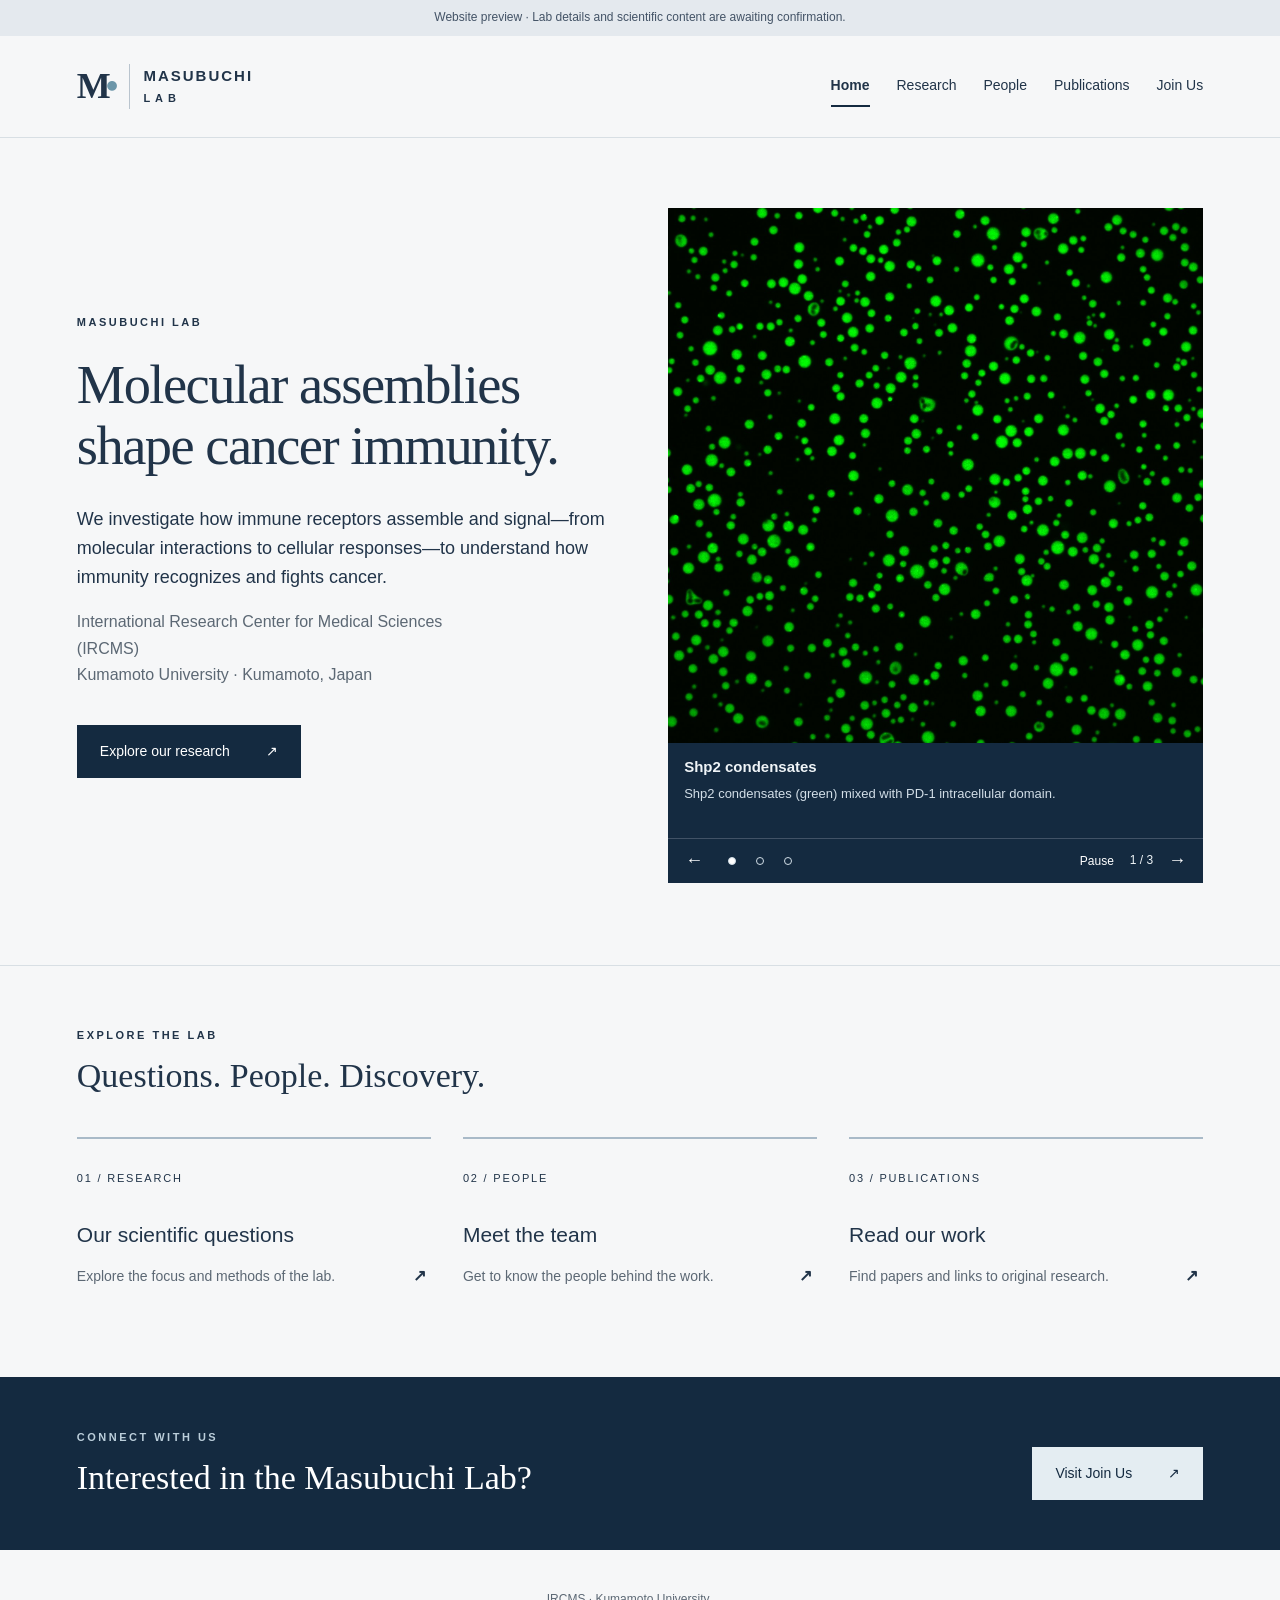
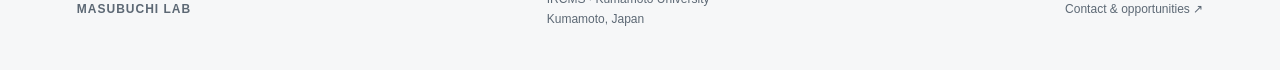
==== commit aa7b9d22: "Add files via upload" ====
--- a/index.html
+++ b/index.html
@@ -1,13 +1,50 @@
 <!doctype html>
-<html lang="en"><head><meta charset="utf-8"><meta name="viewport" content="width=device-width, initial-scale=1"><meta name="description" content="Masubuchi Lab — Home. Research, people, publications, and opportunities."><title>Masubuchi Lab</title><link rel="stylesheet" href="assets/style.css"><script src="assets/navigation.js" defer></script><style>.hero{grid-template-columns:minmax(0,1fr) minmax(0,1fr);gap:5%;align-items:center}.hero h1{font-size:clamp(38px,4.25vw,58px);line-height:1.12;letter-spacing:-1.5px}.hero .lead{font-size:18px}.science-gallery{min-width:0;background:var(--navy);color:#eff4f7}.science-slide{margin:0}.science-slide[hidden]{display:none}.science-image{display:flex;align-items:center;justify-content:center;aspect-ratio:1;background:#020706;touch-action:pan-y}.science-image img{display:block;width:100%;height:100%;object-fit:contain}.science-slide figcaption{padding:12px 16px}.science-slide figcaption strong{display:block;font-size:15px;margin-bottom:4px}.science-slide figcaption span{display:block;font-size:13px;line-height:1.6;color:#d2dee7}.gallery-controls:not([hidden]){display:flex;align-items:center;gap:8px;border-top:1px solid #415266;padding:4px 10px}.gallery-controls button{border:0;background:transparent;color:white;min-width:32px;min-height:36px;cursor:pointer;font-size:18px}.gallery-controls button:focus-visible{outline:3px solid white;outline-offset:3px}.gallery-dots{display:flex;margin-right:auto;gap:0}.gallery-dots .gallery-dot{border:0;display:grid;place-items:center;min-width:28px}.gallery-dot span{width:8px;height:8px;border-radius:50%;border:1px solid #d2dee7}.gallery-dot[aria-pressed="true"] span{background:white}.gallery-status{font-size:12px;margin:0;white-space:nowrap}@media(max-width:760px){.hero{grid-template-columns:1fr}.hero h1{font-size:42px}.science-gallery{width:100%}.science-slide figcaption{padding:12px 14px}.gallery-controls:not([hidden]){gap:6px;padding:4px 8px}}.gallery-controls .gallery-toggle{font-size:12px;padding:0 8px}.gallery-controls button:hover{background:#29445c;border-radius:3px}</style></head><body><a class="skip" href="#main">Skip to content</a><div class="draft">Website preview · Lab details and scientific content are awaiting confirmation.</div><header class="header"><a class="brand" href="index.html"><span class="brand-mark" aria-hidden="true">M<span>•</span></span><span>MASUBUCHI<span class="lab-word">LAB</span></span></a><button class="menu" aria-controls="navigation" aria-expanded="false" hidden>Menu</button><nav id="navigation" aria-label="Main navigation"><a href="index.html" aria-current="page">Home</a><a href="research.html">Research</a><a href="people.html">People</a><a href="publications.html">Publications</a><a href="join.html">Join Us</a></nav></header><main id="main"><section class="hero"><div><p class="eyebrow">MASUBUCHI LAB</p><h1>Molecular assemblies<br>shape cancer immunity.</h1><p class="lead">We investigate how immune receptors assemble and signal—from molecular interactions to cellular responses—to understand how immunity recognizes and fights cancer.</p><p class="muted">International Research Center for Medical Sciences (IRCMS)<br>Kumamoto University · Kumamoto, Japan</p><a class="button" href="research.html">Explore our research <span aria-hidden="true">↗</span></a></div><section class="science-gallery" aria-label="Research images" aria-roledescription="carousel"><div class="gallery-slides"><figure class="science-slide" role="group" aria-roledescription="slide" aria-label="1 of 3: Shp2 condensates"><a class="science-image" href="assets/images/PD1-Shp2_LLPS_g.jpg" aria-label="View full-size image: Shp2 condensates"><img src="assets/images/PD1-Shp2_LLPS_g.jpg" alt="Shp2 condensates (green) mixed with PD-1 intracellular domain." fetchpriority="high"></a><figcaption><strong>Shp2 condensates</strong><span>Shp2 condensates (green) mixed with PD-1 intracellular domain.</span></figcaption></figure><figure class="science-slide" role="group" aria-roledescription="slide" aria-label="2 of 3: Immune synapse"><a class="science-image" href="assets/images/PD1MC.jpg" aria-label="View full-size image: Immune synapse"><img src="assets/images/PD1MC.jpg" alt="Confocal image showing an immune synapse of a Jurkat T cell expressing PD-1 (green) and Shp2 (magenta)." ></a><figcaption><strong>Immune synapse</strong><span>Confocal image showing an immune synapse of a Jurkat T cell expressing PD-1 (green) and Shp2 (magenta).</span></figcaption></figure><figure class="science-slide" role="group" aria-roledescription="slide" aria-label="3 of 3: T cell–splenocyte coculture"><a class="science-image" href="assets/images/T-Splenocyte_coculture.jpg" aria-label="View full-size image: T cell–splenocyte coculture"><img src="assets/images/T-Splenocyte_coculture.jpg" alt="T cells (green) cocultured with peptide-pulsed splenocytes (blue)." ></a><figcaption><strong>T cell–splenocyte coculture</strong><span>T cells (green) cocultured with peptide-pulsed splenocytes (blue).</span></figcaption></figure></div><div class="gallery-controls" hidden><button type="button" class="gallery-prev" aria-label="Previous image">←</button><div class="gallery-dots"><button type="button" class="gallery-dot" aria-label="Show image 1: Shp2 condensates" aria-pressed="true"><span></span></button><button type="button" class="gallery-dot" aria-label="Show image 2: Immune synapse" aria-pressed="false"><span></span></button><button type="button" class="gallery-dot" aria-label="Show image 3: T cell–splenocyte coculture" aria-pressed="false"><span></span></button></div><button type="button" class="gallery-toggle" aria-label="Pause automatic slideshow">Pause</button><p class="gallery-status" aria-live="polite" aria-atomic="true">1 / 3</p><button type="button" class="gallery-next" aria-label="Next image">→</button></div></section></section><section class="section"><div class="section-heading"><p class="eyebrow">EXPLORE THE LAB</p><h2>Questions. People. Discovery.</h2></div><div class="links-grid"><a href="research.html"><span>01 / RESEARCH</span><h3>Our scientific questions</h3><p>Explore the focus and methods of the lab.</p><b aria-hidden="true">↗</b></a><a href="people.html"><span>02 / PEOPLE</span><h3>Meet the team</h3><p>Get to know the people behind the work.</p><b aria-hidden="true">↗</b></a><a href="publications.html"><span>03 / PUBLICATIONS</span><h3>Read our work</h3><p>Find papers and links to original research.</p><b aria-hidden="true">↗</b></a></div></section><section class="join-banner"><div><p class="eyebrow">CONNECT WITH US</p><h2>Interested in the Masubuchi Lab?</h2></div><a class="button light" href="join.html">Visit Join Us <span aria-hidden="true">↗</span></a></section></main><footer><a class="footer-brand" href="index.html">MASUBUCHI LAB</a><p>IRCMS · Kumamoto University<br>Kumamoto, Japan</p><a href="join.html">Contact & opportunities ↗</a></footer><script>
+<html lang="en"><head><meta charset="utf-8"><meta name="viewport" content="width=device-width, initial-scale=1"><meta name="description" content="Masubuchi Lab — Home. Research, people, publications, and opportunities."><title>Masubuchi Lab</title><link rel="stylesheet" href="assets/style.css"><script src="assets/navigation.js" defer></script><style>.hero{grid-template-columns:minmax(0,1fr) minmax(0,1fr);gap:5%;align-items:center}.hero h1{font-size:clamp(38px,4.25vw,58px);line-height:1.12;letter-spacing:-1.5px}.hero .lead{font-size:18px}.science-gallery{min-width:0;background:var(--navy);color:#eff4f7}.science-slide{margin:0}.science-slide[hidden]{display:none}.science-image{display:flex;align-items:center;justify-content:center;aspect-ratio:1;background:#020706;touch-action:pan-y}.science-image img{display:block;width:100%;height:100%;object-fit:contain}.science-slide figcaption{padding:12px 16px}.science-slide figcaption strong{display:block;font-size:15px;margin-bottom:4px}.science-slide figcaption span{display:block;font-size:13px;line-height:1.6;color:#d2dee7}.gallery-controls:not([hidden]){display:flex;align-items:center;gap:8px;border-top:1px solid #415266;padding:4px 10px}.gallery-controls button{border:0;background:transparent;color:white;min-width:32px;min-height:36px;cursor:pointer;font-size:18px}.gallery-controls button:focus-visible{outline:3px solid white;outline-offset:3px}.gallery-dots{display:flex;margin-right:auto;gap:0}.gallery-dots .gallery-dot{border:0;display:grid;place-items:center;min-width:28px}.gallery-dot span{width:8px;height:8px;border-radius:50%;border:1px solid #d2dee7}.gallery-dot[aria-pressed="true"] span{background:white}.gallery-status{font-size:12px;margin:0;white-space:nowrap}@media(max-width:760px){.hero{grid-template-columns:1fr}.hero h1{font-size:42px}.science-gallery{width:100%}.science-slide figcaption{padding:12px 14px}.gallery-controls:not([hidden]){gap:6px;padding:4px 8px}}.gallery-controls .gallery-toggle{font-size:12px;padding:0 8px}.gallery-controls button:hover{background:#29445c;border-radius:3px}.gallery-slides{position:relative;overflow:hidden;isolation:isolate}.science-slide.slide-outgoing{position:absolute;inset:0 0 auto;pointer-events:none}.science-image{position:relative}.science-slide figcaption{background:var(--navy)}.science-slide figcaption{min-height:var(--caption-height,0px)}.caption-measure{position:absolute;visibility:hidden;pointer-events:none;inset:0 auto auto 0;width:100%}.caption-measure figcaption{min-height:0!important;height:auto!important}</style></head><body><a class="skip" href="#main">Skip to content</a><div class="draft">Website preview · Lab details and scientific content are awaiting confirmation.</div><header class="header"><a class="brand" href="index.html"><span class="brand-mark" aria-hidden="true">M<span>•</span></span><span>MASUBUCHI<span class="lab-word">LAB</span></span></a><button class="menu" aria-controls="navigation" aria-expanded="false" hidden>Menu</button><nav id="navigation" aria-label="Main navigation"><a href="index.html" aria-current="page">Home</a><a href="research.html">Research</a><a href="people.html">People</a><a href="publications.html">Publications</a><a href="join.html">Join Us</a></nav></header><main id="main"><section class="hero"><div><p class="eyebrow">MASUBUCHI LAB</p><h1>Molecular assemblies<br>shape cancer immunity.</h1><p class="lead">We investigate how immune receptors assemble and signal—from molecular interactions to cellular responses—to understand how immunity recognizes and fights cancer.</p><p class="muted">International Research Center for Medical Sciences (IRCMS)<br>Kumamoto University · Kumamoto, Japan</p><a class="button" href="research.html">Explore our research <span aria-hidden="true">↗</span></a></div><section class="science-gallery" aria-label="Research images" aria-roledescription="carousel"><div class="gallery-slides"><figure class="science-slide" role="group" aria-roledescription="slide" aria-label="1 of 3: Shp2 condensates"><a class="science-image" href="assets/images/PD1-Shp2_LLPS_g.jpg" aria-label="View full-size image: Shp2 condensates"><img src="assets/images/PD1-Shp2_LLPS_g.jpg" alt="Shp2 condensates (green) mixed with PD-1 intracellular domain." fetchpriority="high"></a><figcaption><strong>Shp2 condensates</strong><span>Shp2 condensates (green) mixed with PD-1 intracellular domain.</span></figcaption></figure><figure class="science-slide" role="group" aria-roledescription="slide" aria-label="2 of 3: Immune synapse"><a class="science-image" href="assets/images/PD1MC.jpg" aria-label="View full-size image: Immune synapse"><img src="assets/images/PD1MC.jpg" alt="Confocal image showing an immune synapse of a Jurkat T cell expressing PD-1 (green) and Shp2 (magenta)." ></a><figcaption><strong>Immune synapse</strong><span>Confocal image showing an immune synapse of a Jurkat T cell expressing PD-1 (green) and Shp2 (magenta).</span></figcaption></figure><figure class="science-slide" role="group" aria-roledescription="slide" aria-label="3 of 3: T cell–splenocyte coculture"><a class="science-image" href="assets/images/T-Splenocyte_coculture.jpg" aria-label="View full-size image: T cell–splenocyte coculture"><img src="assets/images/T-Splenocyte_coculture.jpg" alt="T cells (green) cocultured with peptide-pulsed splenocytes (blue)." ></a><figcaption><strong>T cell–splenocyte coculture</strong><span>T cells (green) cocultured with peptide-pulsed splenocytes (blue).</span></figcaption></figure></div><div class="gallery-controls" hidden><button type="button" class="gallery-prev" aria-label="Previous image">←</button><div class="gallery-dots"><button type="button" class="gallery-dot" aria-label="Show image 1: Shp2 condensates" aria-pressed="true"><span></span></button><button type="button" class="gallery-dot" aria-label="Show image 2: Immune synapse" aria-pressed="false"><span></span></button><button type="button" class="gallery-dot" aria-label="Show image 3: T cell–splenocyte coculture" aria-pressed="false"><span></span></button></div><button type="button" class="gallery-toggle" aria-label="Pause automatic slideshow">Pause</button><p class="gallery-status" aria-live="polite" aria-atomic="true">1 / 3</p><button type="button" class="gallery-next" aria-label="Next image">→</button></div></section></section><section class="section"><div class="section-heading"><p class="eyebrow">EXPLORE THE LAB</p><h2>Questions. People. Discovery.</h2></div><div class="links-grid"><a href="research.html"><span>01 / RESEARCH</span><h3>Our scientific questions</h3><p>Explore the focus and methods of the lab.</p><b aria-hidden="true">↗</b></a><a href="people.html"><span>02 / PEOPLE</span><h3>Meet the team</h3><p>Get to know the people behind the work.</p><b aria-hidden="true">↗</b></a><a href="publications.html"><span>03 / PUBLICATIONS</span><h3>Read our work</h3><p>Find papers and links to original research.</p><b aria-hidden="true">↗</b></a></div></section><section class="join-banner"><div><p class="eyebrow">CONNECT WITH US</p><h2>Interested in the Masubuchi Lab?</h2></div><a class="button light" href="join.html">Visit Join Us <span aria-hidden="true">↗</span></a></section></main><footer><a class="footer-brand" href="index.html">MASUBUCHI LAB</a><p>IRCMS · Kumamoto University<br>Kumamoto, Japan</p><a href="join.html">Contact & opportunities ↗</a></footer><script>
 (()=>{
  const gallery=document.querySelector('.science-gallery');
  const slides=[...gallery.querySelectorAll('.science-slide')],dots=[...gallery.querySelectorAll('.gallery-dot')];
  const status=gallery.querySelector('.gallery-status'),toggle=gallery.querySelector('.gallery-toggle');
  const reduced=matchMedia('(prefers-reduced-motion: reduce)');
+ const track=gallery.querySelector('.gallery-slides');
+ function sizeCaptions(){
+  const measure=document.createElement('div');
+  measure.className='science-slide caption-measure';measure.setAttribute('aria-hidden','true');measure.inert=true;
+  slides.forEach(slide=>measure.appendChild(slide.querySelector('figcaption').cloneNode(true)));
+  track.appendChild(measure);
+  const height=Math.ceil(Math.max(...[...measure.children].map(caption=>caption.getBoundingClientRect().height)));
+  measure.remove();gallery.style.setProperty('--caption-height',height+'px');
+ }
+ sizeCaptions();
+ let measuredWidth=gallery.getBoundingClientRect().width;
+ new ResizeObserver(entries=>{const width=entries[0].contentRect.width;if(Math.abs(width-measuredWidth)>.5){measuredWidth=width;sizeCaptions();}}).observe(gallery);
+ if(document.fonts)document.fonts.ready.then(sizeCaptions);
+ window.addEventListener('resize',sizeCaptions);
+
  let current=0,timer=null,paused=reduced.matches,hovered=false,focused=false,start=null,swiped=false;
  function schedule(){clearTimeout(timer);status.setAttribute('aria-live',paused||hovered||focused?'polite':'off');if(!paused&&!hovered&&!focused&&!document.hidden)timer=setTimeout(()=>show(current+1),6000);}
- function show(index){current=(index+slides.length)%slides.length;slides.forEach((slide,i)=>slide.hidden=i!==current);dots.forEach((dot,i)=>dot.setAttribute('aria-pressed',String(i===current)));status.textContent=(current+1)+' / '+slides.length;schedule();}
+ let animations=[],transitionId=0;
+ function resetSlides(){animations.forEach(a=>a.cancel());animations=[];slides.forEach((slide,i)=>{slide.hidden=i!==current;slide.classList.remove('slide-outgoing');slide.inert=i!==current;slide.setAttribute('aria-hidden',String(i!==current));});}
+ function show(index){
+  const previous=current,next=(index+slides.length)%slides.length,id=++transitionId;
+  resetSlides();current=next;
+  const incoming=slides[current],outgoing=slides[previous];
+  incoming.hidden=false;incoming.inert=false;incoming.setAttribute('aria-hidden','false');
+  dots.forEach((dot,i)=>dot.setAttribute('aria-pressed',String(i===current)));
+  status.textContent=(current+1)+' / '+slides.length;
+  if(previous!==current&&!reduced.matches){
+   outgoing.hidden=false;outgoing.inert=true;outgoing.setAttribute('aria-hidden','true');outgoing.classList.add('slide-outgoing');
+   const direction=index<previous?-1:1;
+   const options={duration:550,easing:'cubic-bezier(.22,.61,.36,1)',fill:'both'};
+   animations=[
+    incoming.querySelector('.science-image').animate([{transform:'translateX('+direction*100+'%)'},{transform:'translateX(0)'}],options),
+    outgoing.querySelector('.science-image').animate([{transform:'translateX(0)'},{transform:'translateX('+direction*-100+'%)'}],options),
+    outgoing.querySelector('figcaption').animate([{opacity:1},{opacity:0}],{duration:180,fill:'both'}),
+    incoming.querySelector('figcaption').animate([{opacity:0},{opacity:1}],{duration:300,delay:180,fill:'both'})
+   ];
+   Promise.all(animations.map(a=>a.finished)).then(()=>{if(id===transitionId)resetSlides();}).catch(()=>{});
+  }else resetSlides();
+  schedule();
+ }
  function updateToggle(){toggle.textContent=paused?'Play':'Pause';toggle.setAttribute('aria-label',paused?'Start automatic slideshow':'Pause automatic slideshow');schedule();}
  gallery.querySelector('.gallery-controls').hidden=false;updateToggle();show(0);
  toggle.addEventListener('click',()=>{paused=!paused;updateToggle();});
@@ -20,7 +57,7 @@
  gallery.addEventListener('focusin',()=>{focused=true;schedule();});
  gallery.addEventListener('focusout',event=>{focused=gallery.contains(event.relatedTarget);schedule();});
  document.addEventListener('visibilitychange',schedule);
- reduced.addEventListener('change',()=>{if(reduced.matches){paused=true;updateToggle();}});
+ reduced.addEventListener('change',()=>{if(reduced.matches){paused=true;++transitionId;resetSlides();updateToggle();}});
  gallery.querySelectorAll('.science-image').forEach(area=>{
   area.addEventListener('touchstart',event=>{if(event.touches.length===1){start={x:event.touches[0].clientX,y:event.touches[0].clientY};swiped=false;clearTimeout(timer);}},{passive:true});
   area.addEventListener('touchend',event=>{if(!start)return;const dx=event.changedTouches[0].clientX-start.x,dy=event.changedTouches[0].clientY-start.y;if(Math.abs(dx)>50&&Math.abs(dx)>Math.abs(dy)*1.5){swiped=true;show(current+(dx<0?1:-1));}start=null;schedule();},{passive:true});
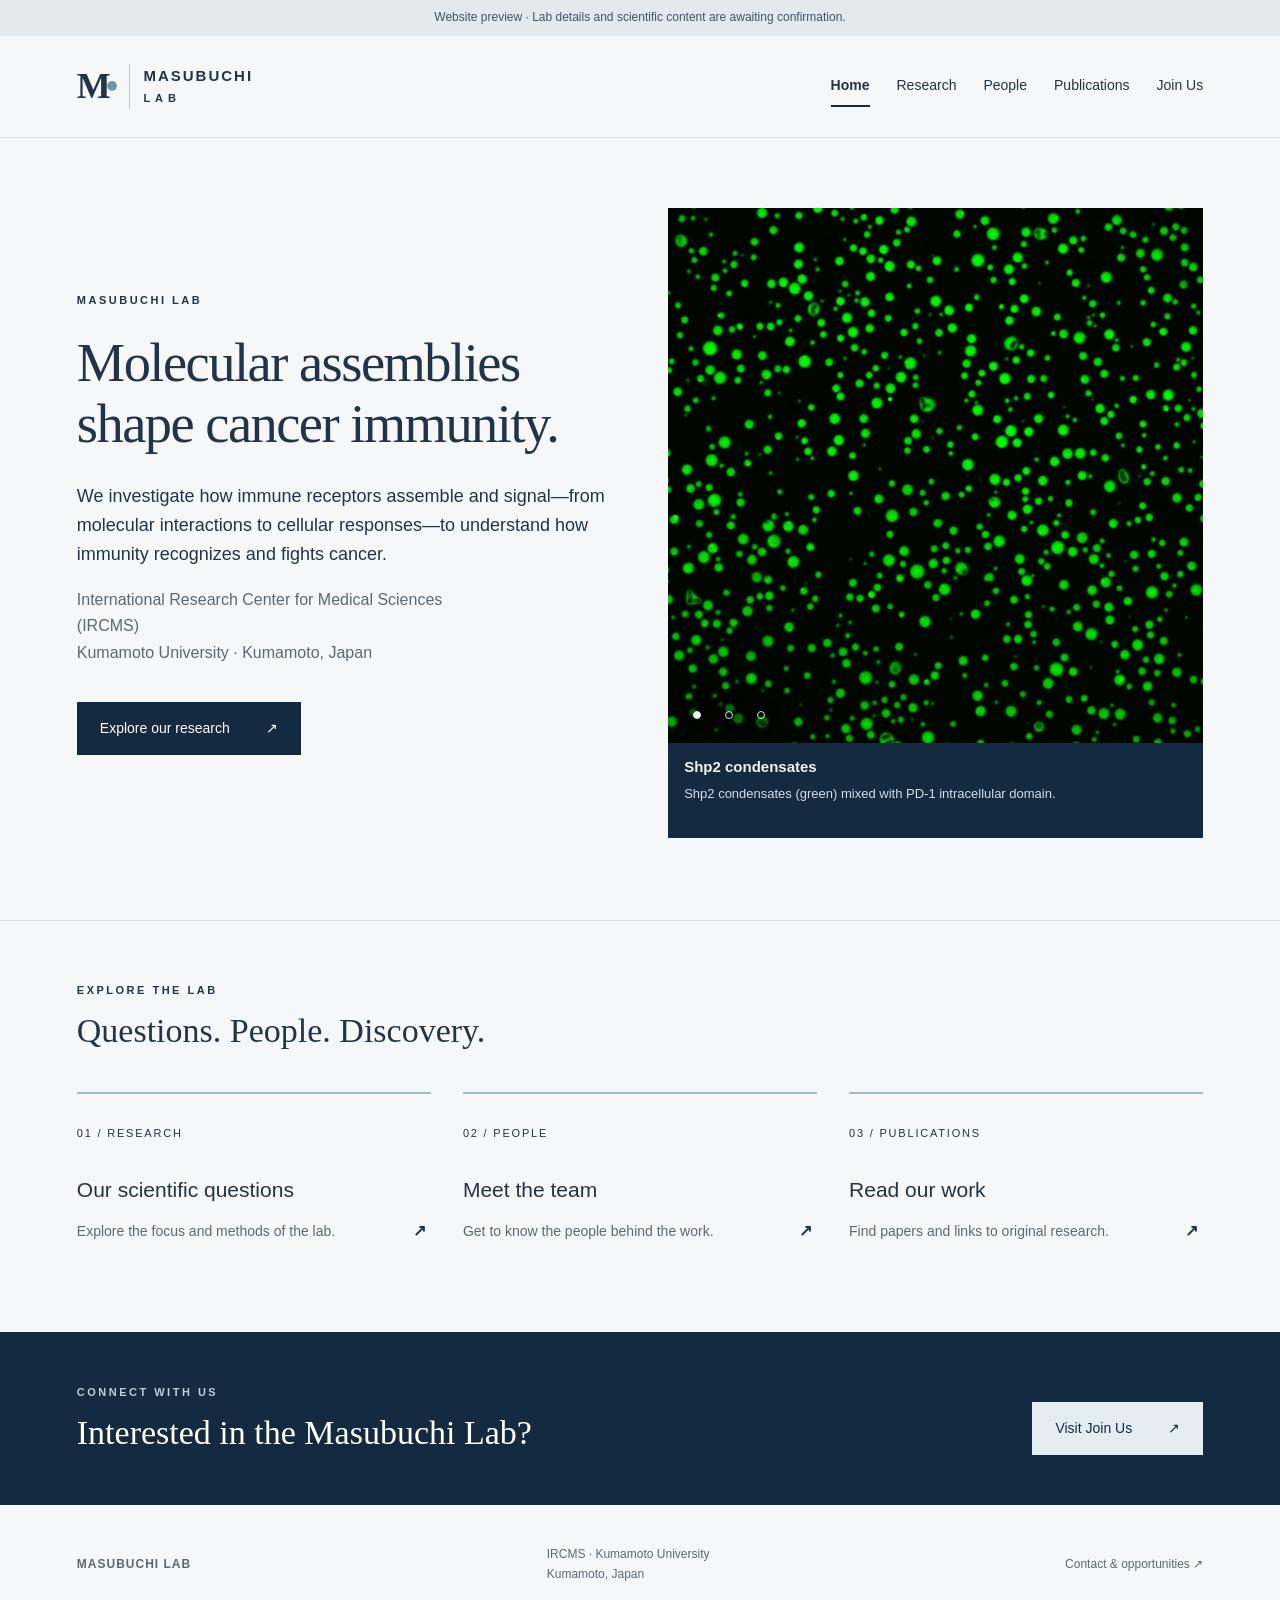
==== commit 5e2dfdff: "Add files via upload" ====
--- a/index.html
+++ b/index.html
@@ -1,9 +1,9 @@
 <!doctype html>
-<html lang="en"><head><meta charset="utf-8"><meta name="viewport" content="width=device-width, initial-scale=1"><meta name="description" content="Masubuchi Lab — Home. Research, people, publications, and opportunities."><title>Masubuchi Lab</title><link rel="stylesheet" href="assets/style.css"><script src="assets/navigation.js" defer></script><style>.hero{grid-template-columns:minmax(0,1fr) minmax(0,1fr);gap:5%;align-items:center}.hero h1{font-size:clamp(38px,4.25vw,58px);line-height:1.12;letter-spacing:-1.5px}.hero .lead{font-size:18px}.science-gallery{min-width:0;background:var(--navy);color:#eff4f7}.science-slide{margin:0}.science-slide[hidden]{display:none}.science-image{display:flex;align-items:center;justify-content:center;aspect-ratio:1;background:#020706;touch-action:pan-y}.science-image img{display:block;width:100%;height:100%;object-fit:contain}.science-slide figcaption{padding:12px 16px}.science-slide figcaption strong{display:block;font-size:15px;margin-bottom:4px}.science-slide figcaption span{display:block;font-size:13px;line-height:1.6;color:#d2dee7}.gallery-controls:not([hidden]){display:flex;align-items:center;gap:8px;border-top:1px solid #415266;padding:4px 10px}.gallery-controls button{border:0;background:transparent;color:white;min-width:32px;min-height:36px;cursor:pointer;font-size:18px}.gallery-controls button:focus-visible{outline:3px solid white;outline-offset:3px}.gallery-dots{display:flex;margin-right:auto;gap:0}.gallery-dots .gallery-dot{border:0;display:grid;place-items:center;min-width:28px}.gallery-dot span{width:8px;height:8px;border-radius:50%;border:1px solid #d2dee7}.gallery-dot[aria-pressed="true"] span{background:white}.gallery-status{font-size:12px;margin:0;white-space:nowrap}@media(max-width:760px){.hero{grid-template-columns:1fr}.hero h1{font-size:42px}.science-gallery{width:100%}.science-slide figcaption{padding:12px 14px}.gallery-controls:not([hidden]){gap:6px;padding:4px 8px}}.gallery-controls .gallery-toggle{font-size:12px;padding:0 8px}.gallery-controls button:hover{background:#29445c;border-radius:3px}.gallery-slides{position:relative;overflow:hidden;isolation:isolate}.science-slide.slide-outgoing{position:absolute;inset:0 0 auto;pointer-events:none}.science-image{position:relative}.science-slide figcaption{background:var(--navy)}.science-slide figcaption{min-height:var(--caption-height,0px)}.caption-measure{position:absolute;visibility:hidden;pointer-events:none;inset:0 auto auto 0;width:100%}.caption-measure figcaption{min-height:0!important;height:auto!important}</style></head><body><a class="skip" href="#main">Skip to content</a><div class="draft">Website preview · Lab details and scientific content are awaiting confirmation.</div><header class="header"><a class="brand" href="index.html"><span class="brand-mark" aria-hidden="true">M<span>•</span></span><span>MASUBUCHI<span class="lab-word">LAB</span></span></a><button class="menu" aria-controls="navigation" aria-expanded="false" hidden>Menu</button><nav id="navigation" aria-label="Main navigation"><a href="index.html" aria-current="page">Home</a><a href="research.html">Research</a><a href="people.html">People</a><a href="publications.html">Publications</a><a href="join.html">Join Us</a></nav></header><main id="main"><section class="hero"><div><p class="eyebrow">MASUBUCHI LAB</p><h1>Molecular assemblies<br>shape cancer immunity.</h1><p class="lead">We investigate how immune receptors assemble and signal—from molecular interactions to cellular responses—to understand how immunity recognizes and fights cancer.</p><p class="muted">International Research Center for Medical Sciences (IRCMS)<br>Kumamoto University · Kumamoto, Japan</p><a class="button" href="research.html">Explore our research <span aria-hidden="true">↗</span></a></div><section class="science-gallery" aria-label="Research images" aria-roledescription="carousel"><div class="gallery-slides"><figure class="science-slide" role="group" aria-roledescription="slide" aria-label="1 of 3: Shp2 condensates"><a class="science-image" href="assets/images/PD1-Shp2_LLPS_g.jpg" aria-label="View full-size image: Shp2 condensates"><img src="assets/images/PD1-Shp2_LLPS_g.jpg" alt="Shp2 condensates (green) mixed with PD-1 intracellular domain." fetchpriority="high"></a><figcaption><strong>Shp2 condensates</strong><span>Shp2 condensates (green) mixed with PD-1 intracellular domain.</span></figcaption></figure><figure class="science-slide" role="group" aria-roledescription="slide" aria-label="2 of 3: Immune synapse"><a class="science-image" href="assets/images/PD1MC.jpg" aria-label="View full-size image: Immune synapse"><img src="assets/images/PD1MC.jpg" alt="Confocal image showing an immune synapse of a Jurkat T cell expressing PD-1 (green) and Shp2 (magenta)." ></a><figcaption><strong>Immune synapse</strong><span>Confocal image showing an immune synapse of a Jurkat T cell expressing PD-1 (green) and Shp2 (magenta).</span></figcaption></figure><figure class="science-slide" role="group" aria-roledescription="slide" aria-label="3 of 3: T cell–splenocyte coculture"><a class="science-image" href="assets/images/T-Splenocyte_coculture.jpg" aria-label="View full-size image: T cell–splenocyte coculture"><img src="assets/images/T-Splenocyte_coculture.jpg" alt="T cells (green) cocultured with peptide-pulsed splenocytes (blue)." ></a><figcaption><strong>T cell–splenocyte coculture</strong><span>T cells (green) cocultured with peptide-pulsed splenocytes (blue).</span></figcaption></figure></div><div class="gallery-controls" hidden><button type="button" class="gallery-prev" aria-label="Previous image">←</button><div class="gallery-dots"><button type="button" class="gallery-dot" aria-label="Show image 1: Shp2 condensates" aria-pressed="true"><span></span></button><button type="button" class="gallery-dot" aria-label="Show image 2: Immune synapse" aria-pressed="false"><span></span></button><button type="button" class="gallery-dot" aria-label="Show image 3: T cell–splenocyte coculture" aria-pressed="false"><span></span></button></div><button type="button" class="gallery-toggle" aria-label="Pause automatic slideshow">Pause</button><p class="gallery-status" aria-live="polite" aria-atomic="true">1 / 3</p><button type="button" class="gallery-next" aria-label="Next image">→</button></div></section></section><section class="section"><div class="section-heading"><p class="eyebrow">EXPLORE THE LAB</p><h2>Questions. People. Discovery.</h2></div><div class="links-grid"><a href="research.html"><span>01 / RESEARCH</span><h3>Our scientific questions</h3><p>Explore the focus and methods of the lab.</p><b aria-hidden="true">↗</b></a><a href="people.html"><span>02 / PEOPLE</span><h3>Meet the team</h3><p>Get to know the people behind the work.</p><b aria-hidden="true">↗</b></a><a href="publications.html"><span>03 / PUBLICATIONS</span><h3>Read our work</h3><p>Find papers and links to original research.</p><b aria-hidden="true">↗</b></a></div></section><section class="join-banner"><div><p class="eyebrow">CONNECT WITH US</p><h2>Interested in the Masubuchi Lab?</h2></div><a class="button light" href="join.html">Visit Join Us <span aria-hidden="true">↗</span></a></section></main><footer><a class="footer-brand" href="index.html">MASUBUCHI LAB</a><p>IRCMS · Kumamoto University<br>Kumamoto, Japan</p><a href="join.html">Contact & opportunities ↗</a></footer><script>
+<html lang="en"><head><meta charset="utf-8"><meta name="viewport" content="width=device-width, initial-scale=1"><meta name="description" content="Masubuchi Lab — Home. Research, people, publications, and opportunities."><title>Masubuchi Lab</title><link rel="stylesheet" href="assets/style.css"><script src="assets/navigation.js" defer></script><style>.hero{grid-template-columns:minmax(0,1fr) minmax(0,1fr);gap:5%;align-items:center}.hero h1{font-size:clamp(38px,4.25vw,58px);line-height:1.12;letter-spacing:-1.5px}.hero .lead{font-size:18px}.science-gallery{min-width:0;background:var(--navy);color:#eff4f7}.science-slide{margin:0}.science-slide[hidden]{display:none}.science-image{display:flex;align-items:center;justify-content:center;aspect-ratio:1;background:#020706;touch-action:pan-y}.science-image img{display:block;width:100%;height:100%;object-fit:contain}.science-slide figcaption{padding:12px 16px}.science-slide figcaption strong{display:block;font-size:15px;margin-bottom:4px}.science-slide figcaption span{display:block;font-size:13px;line-height:1.6;color:#d2dee7}.gallery-controls:not([hidden]){display:flex;align-items:center;gap:8px;border-top:1px solid #415266;padding:4px 10px}.gallery-controls button{border:0;background:transparent;color:white;min-width:32px;min-height:36px;cursor:pointer;font-size:18px}.gallery-controls button:focus-visible{outline:3px solid white;outline-offset:3px}.gallery-dots{display:flex;margin-right:auto;gap:0}.gallery-dots .gallery-dot{border:0;display:grid;place-items:center;min-width:28px}.gallery-dot span{width:8px;height:8px;border-radius:50%;border:1px solid #d2dee7}.gallery-dot[aria-pressed="true"] span{background:white}.gallery-status{font-size:12px;margin:0;white-space:nowrap}@media(max-width:760px){.hero{grid-template-columns:1fr}.hero h1{font-size:42px}.science-gallery{width:100%}.science-slide figcaption{padding:12px 14px}.gallery-controls:not([hidden]){gap:6px;padding:4px 8px}}.gallery-controls .gallery-toggle{font-size:12px;padding:0 8px}.gallery-controls button:hover{background:#29445c;border-radius:3px}.gallery-slides{position:relative;overflow:hidden;isolation:isolate}.science-slide.slide-outgoing{position:absolute;inset:0 0 auto;pointer-events:none}.science-image{position:relative}.science-slide figcaption{background:var(--navy)}.science-slide figcaption{min-height:var(--caption-height,0px)}.caption-measure{position:absolute;visibility:hidden;pointer-events:none;inset:0 auto auto 0;width:100%}.caption-measure figcaption{min-height:0!important;height:auto!important}.science-gallery{position:relative}.image-controls:not([hidden]){display:block;position:absolute;top:0;left:0;width:100%;aspect-ratio:1;z-index:2;pointer-events:none;touch-action:pan-y}.image-half{position:absolute;top:0;height:100%;width:50%;padding:0;border:0;background:transparent;cursor:pointer;pointer-events:auto}.image-previous{left:0}.image-next{right:0}.image-half:focus-visible{outline:2px solid white;outline-offset:-5px}.image-controls .gallery-dots{position:absolute;left:10px;bottom:10px;display:flex;border-radius:20px;background:rgba(0,0,0,.4);padding:0 3px;pointer-events:auto}.image-controls .gallery-dot{background:transparent;min-width:32px;height:36px;padding:0;cursor:pointer}.image-controls .gallery-dot:focus-visible{outline:2px solid white;outline-offset:-2px;border-radius:50%}</style></head><body><a class="skip" href="#main">Skip to content</a><div class="draft">Website preview · Lab details and scientific content are awaiting confirmation.</div><header class="header"><a class="brand" href="index.html"><span class="brand-mark" aria-hidden="true">M<span>•</span></span><span>MASUBUCHI<span class="lab-word">LAB</span></span></a><button class="menu" aria-controls="navigation" aria-expanded="false" hidden>Menu</button><nav id="navigation" aria-label="Main navigation"><a href="index.html" aria-current="page">Home</a><a href="research.html">Research</a><a href="people.html">People</a><a href="publications.html">Publications</a><a href="join.html">Join Us</a></nav></header><main id="main"><section class="hero"><div><p class="eyebrow">MASUBUCHI LAB</p><h1>Molecular assemblies<br>shape cancer immunity.</h1><p class="lead">We investigate how immune receptors assemble and signal—from molecular interactions to cellular responses—to understand how immunity recognizes and fights cancer.</p><p class="muted">International Research Center for Medical Sciences (IRCMS)<br>Kumamoto University · Kumamoto, Japan</p><a class="button" href="research.html">Explore our research <span aria-hidden="true">↗</span></a></div><section class="science-gallery" aria-label="Research images" aria-roledescription="carousel"><div class="gallery-slides"><figure class="science-slide" role="group" aria-roledescription="slide" aria-label="1 of 3: Shp2 condensates"><div class="science-image"><img src="assets/images/PD1-Shp2_LLPS_g.jpg" alt="Shp2 condensates (green) mixed with PD-1 intracellular domain." fetchpriority="high"></div><figcaption><strong>Shp2 condensates</strong><span>Shp2 condensates (green) mixed with PD-1 intracellular domain.</span></figcaption></figure><figure class="science-slide" role="group" aria-roledescription="slide" aria-label="2 of 3: Immune synapse"><div class="science-image"><img src="assets/images/PD1MC.jpg" alt="Confocal image showing an immune synapse of a Jurkat T cell expressing PD-1 (green) and Shp2 (magenta)." ></div><figcaption><strong>Immune synapse</strong><span>Confocal image showing an immune synapse of a Jurkat T cell expressing PD-1 (green) and Shp2 (magenta).</span></figcaption></figure><figure class="science-slide" role="group" aria-roledescription="slide" aria-label="3 of 3: T cell–splenocyte coculture"><div class="science-image"><img src="assets/images/T-Splenocyte_coculture.jpg" alt="T cells (green) cocultured with peptide-pulsed splenocytes (blue)." ></div><figcaption><strong>T cell–splenocyte coculture</strong><span>T cells (green) cocultured with peptide-pulsed splenocytes (blue).</span></figcaption></figure></div><div class="image-controls" hidden><button class="image-half image-previous" type="button" aria-label="Previous image"></button><button class="image-half image-next" type="button" aria-label="Next image"></button><div class="gallery-dots"><button type="button" class="gallery-dot" aria-label="Show image 1: Shp2 condensates" aria-pressed="true"><span></span></button><button type="button" class="gallery-dot" aria-label="Show image 2: Immune synapse" aria-pressed="false"><span></span></button><button type="button" class="gallery-dot" aria-label="Show image 3: T cell–splenocyte coculture" aria-pressed="false"><span></span></button></div></div></section></section><section class="section"><div class="section-heading"><p class="eyebrow">EXPLORE THE LAB</p><h2>Questions. People. Discovery.</h2></div><div class="links-grid"><a href="research.html"><span>01 / RESEARCH</span><h3>Our scientific questions</h3><p>Explore the focus and methods of the lab.</p><b aria-hidden="true">↗</b></a><a href="people.html"><span>02 / PEOPLE</span><h3>Meet the team</h3><p>Get to know the people behind the work.</p><b aria-hidden="true">↗</b></a><a href="publications.html"><span>03 / PUBLICATIONS</span><h3>Read our work</h3><p>Find papers and links to original research.</p><b aria-hidden="true">↗</b></a></div></section><section class="join-banner"><div><p class="eyebrow">CONNECT WITH US</p><h2>Interested in the Masubuchi Lab?</h2></div><a class="button light" href="join.html">Visit Join Us <span aria-hidden="true">↗</span></a></section></main><footer><a class="footer-brand" href="index.html">MASUBUCHI LAB</a><p>IRCMS · Kumamoto University<br>Kumamoto, Japan</p><a href="join.html">Contact & opportunities ↗</a></footer><script>
 (()=>{
  const gallery=document.querySelector('.science-gallery');
  const slides=[...gallery.querySelectorAll('.science-slide')],dots=[...gallery.querySelectorAll('.gallery-dot')];
- const status=gallery.querySelector('.gallery-status'),toggle=gallery.querySelector('.gallery-toggle');
+
  const reduced=matchMedia('(prefers-reduced-motion: reduce)');
  const track=gallery.querySelector('.gallery-slides');
  function sizeCaptions(){
@@ -21,7 +21,7 @@
  window.addEventListener('resize',sizeCaptions);
 
  let current=0,timer=null,paused=reduced.matches,hovered=false,focused=false,start=null,swiped=false;
- function schedule(){clearTimeout(timer);status.setAttribute('aria-live',paused||hovered||focused?'polite':'off');if(!paused&&!hovered&&!focused&&!document.hidden)timer=setTimeout(()=>show(current+1),6000);}
+ function schedule(){clearTimeout(timer);if(!paused&&!hovered&&!focused&&!document.hidden)timer=setTimeout(()=>show(current+1),6000);}
  let animations=[],transitionId=0;
  function resetSlides(){animations.forEach(a=>a.cancel());animations=[];slides.forEach((slide,i)=>{slide.hidden=i!==current;slide.classList.remove('slide-outgoing');slide.inert=i!==current;slide.setAttribute('aria-hidden',String(i!==current));});}
  function show(index){
@@ -30,7 +30,7 @@
   const incoming=slides[current],outgoing=slides[previous];
   incoming.hidden=false;incoming.inert=false;incoming.setAttribute('aria-hidden','false');
   dots.forEach((dot,i)=>dot.setAttribute('aria-pressed',String(i===current)));
-  status.textContent=(current+1)+' / '+slides.length;
+
   if(previous!==current&&!reduced.matches){
    outgoing.hidden=false;outgoing.inert=true;outgoing.setAttribute('aria-hidden','true');outgoing.classList.add('slide-outgoing');
    const direction=index<previous?-1:1;
@@ -45,11 +45,10 @@
   }else resetSlides();
   schedule();
  }
- function updateToggle(){toggle.textContent=paused?'Play':'Pause';toggle.setAttribute('aria-label',paused?'Start automatic slideshow':'Pause automatic slideshow');schedule();}
- gallery.querySelector('.gallery-controls').hidden=false;updateToggle();show(0);
- toggle.addEventListener('click',()=>{paused=!paused;updateToggle();});
- gallery.querySelector('.gallery-prev').addEventListener('click',()=>show(current-1));
- gallery.querySelector('.gallery-next').addEventListener('click',()=>show(current+1));
+ gallery.querySelector('.image-controls').hidden=false;show(0);
+
+ gallery.querySelector('.image-previous').addEventListener('click',()=>{if(!swiped)show(current-1);});
+ gallery.querySelector('.image-next').addEventListener('click',()=>{if(!swiped)show(current+1);});
  dots.forEach((dot,i)=>dot.addEventListener('click',()=>show(i)));
  gallery.addEventListener('keydown',event=>{if(event.key==='ArrowRight'||event.key==='ArrowLeft'){event.preventDefault();show(current+(event.key==='ArrowRight'?1:-1));}});
  gallery.addEventListener('pointerenter',event=>{if(event.pointerType==='mouse'){hovered=true;schedule();}});
@@ -57,8 +56,8 @@
  gallery.addEventListener('focusin',()=>{focused=true;schedule();});
  gallery.addEventListener('focusout',event=>{focused=gallery.contains(event.relatedTarget);schedule();});
  document.addEventListener('visibilitychange',schedule);
- reduced.addEventListener('change',()=>{if(reduced.matches){paused=true;++transitionId;resetSlides();updateToggle();}});
- gallery.querySelectorAll('.science-image').forEach(area=>{
+ reduced.addEventListener('change',()=>{if(reduced.matches){paused=true;++transitionId;resetSlides();schedule();}});
+ gallery.querySelectorAll('.image-controls').forEach(area=>{
   area.addEventListener('touchstart',event=>{if(event.touches.length===1){start={x:event.touches[0].clientX,y:event.touches[0].clientY};swiped=false;clearTimeout(timer);}},{passive:true});
   area.addEventListener('touchend',event=>{if(!start)return;const dx=event.changedTouches[0].clientX-start.x,dy=event.changedTouches[0].clientY-start.y;if(Math.abs(dx)>50&&Math.abs(dx)>Math.abs(dy)*1.5){swiped=true;show(current+(dx<0?1:-1));}start=null;schedule();},{passive:true});
   area.addEventListener('touchcancel',()=>{start=null;schedule();},{passive:true});
